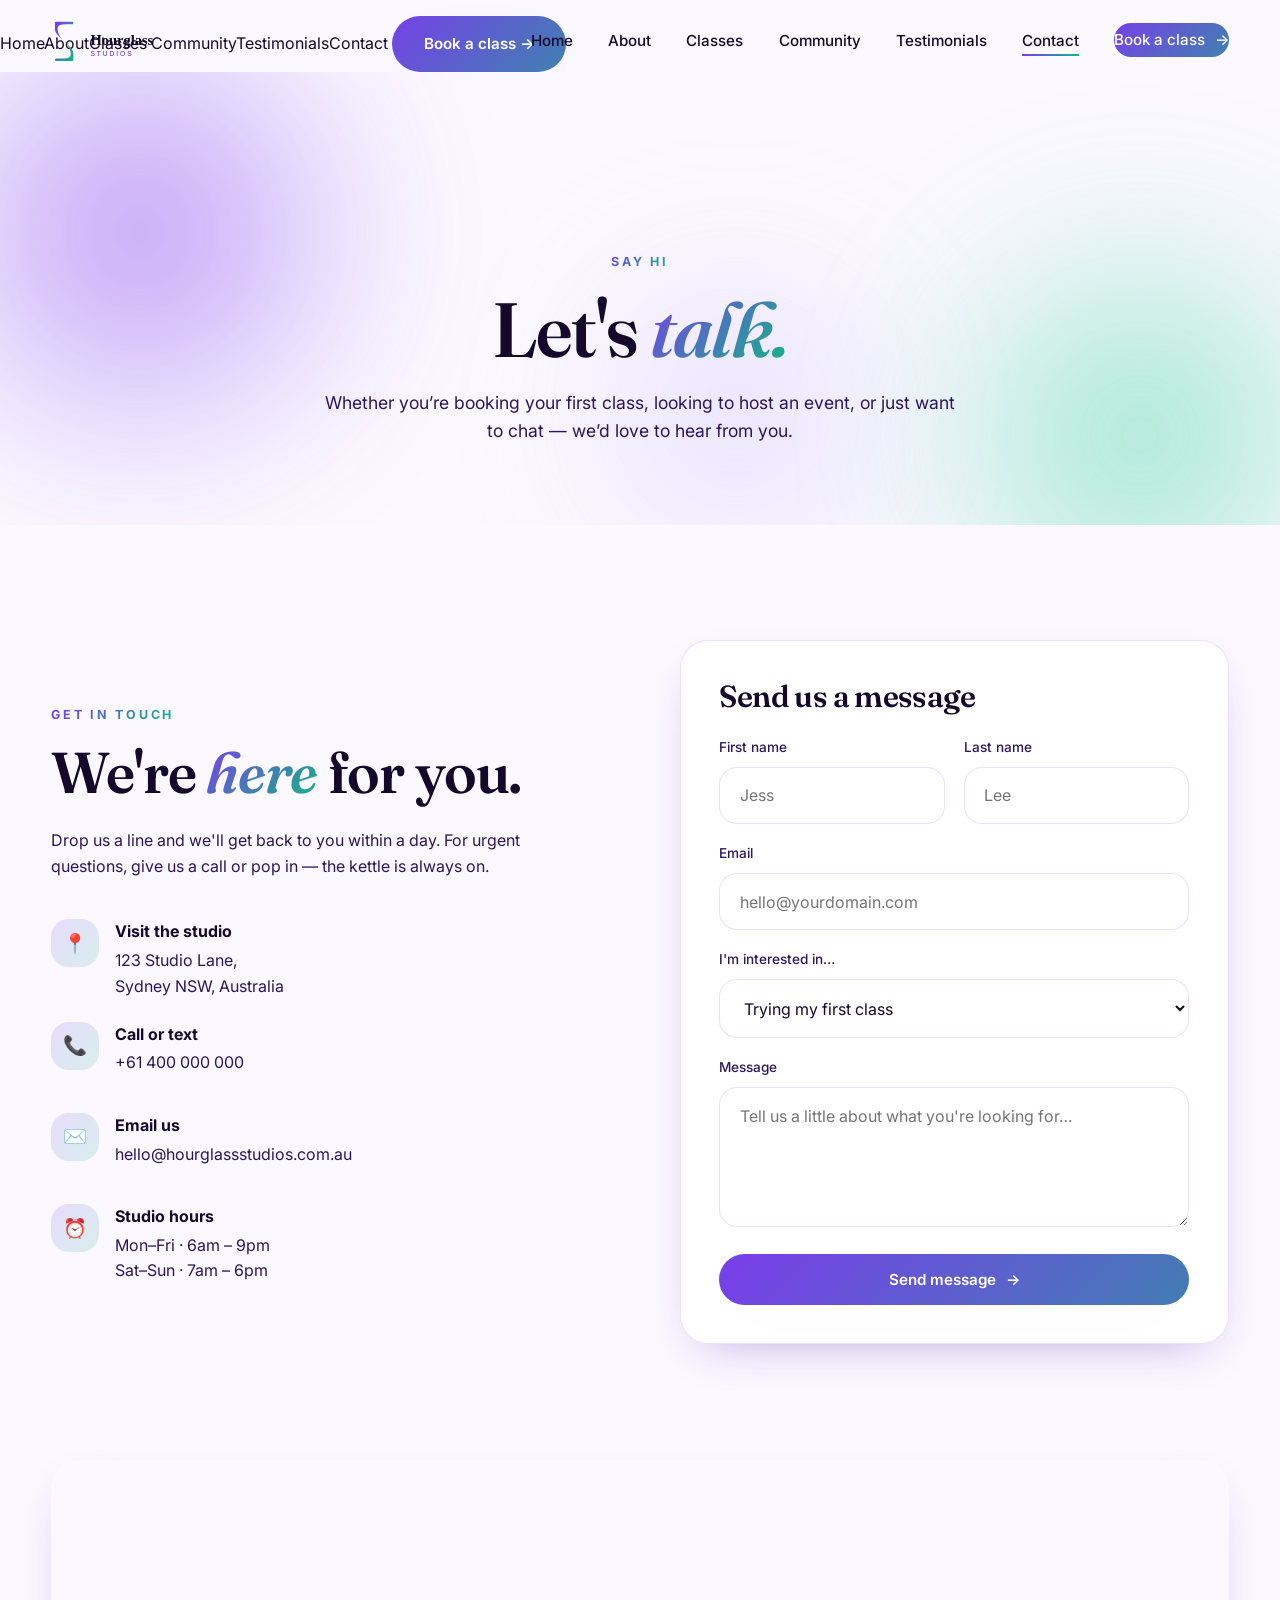
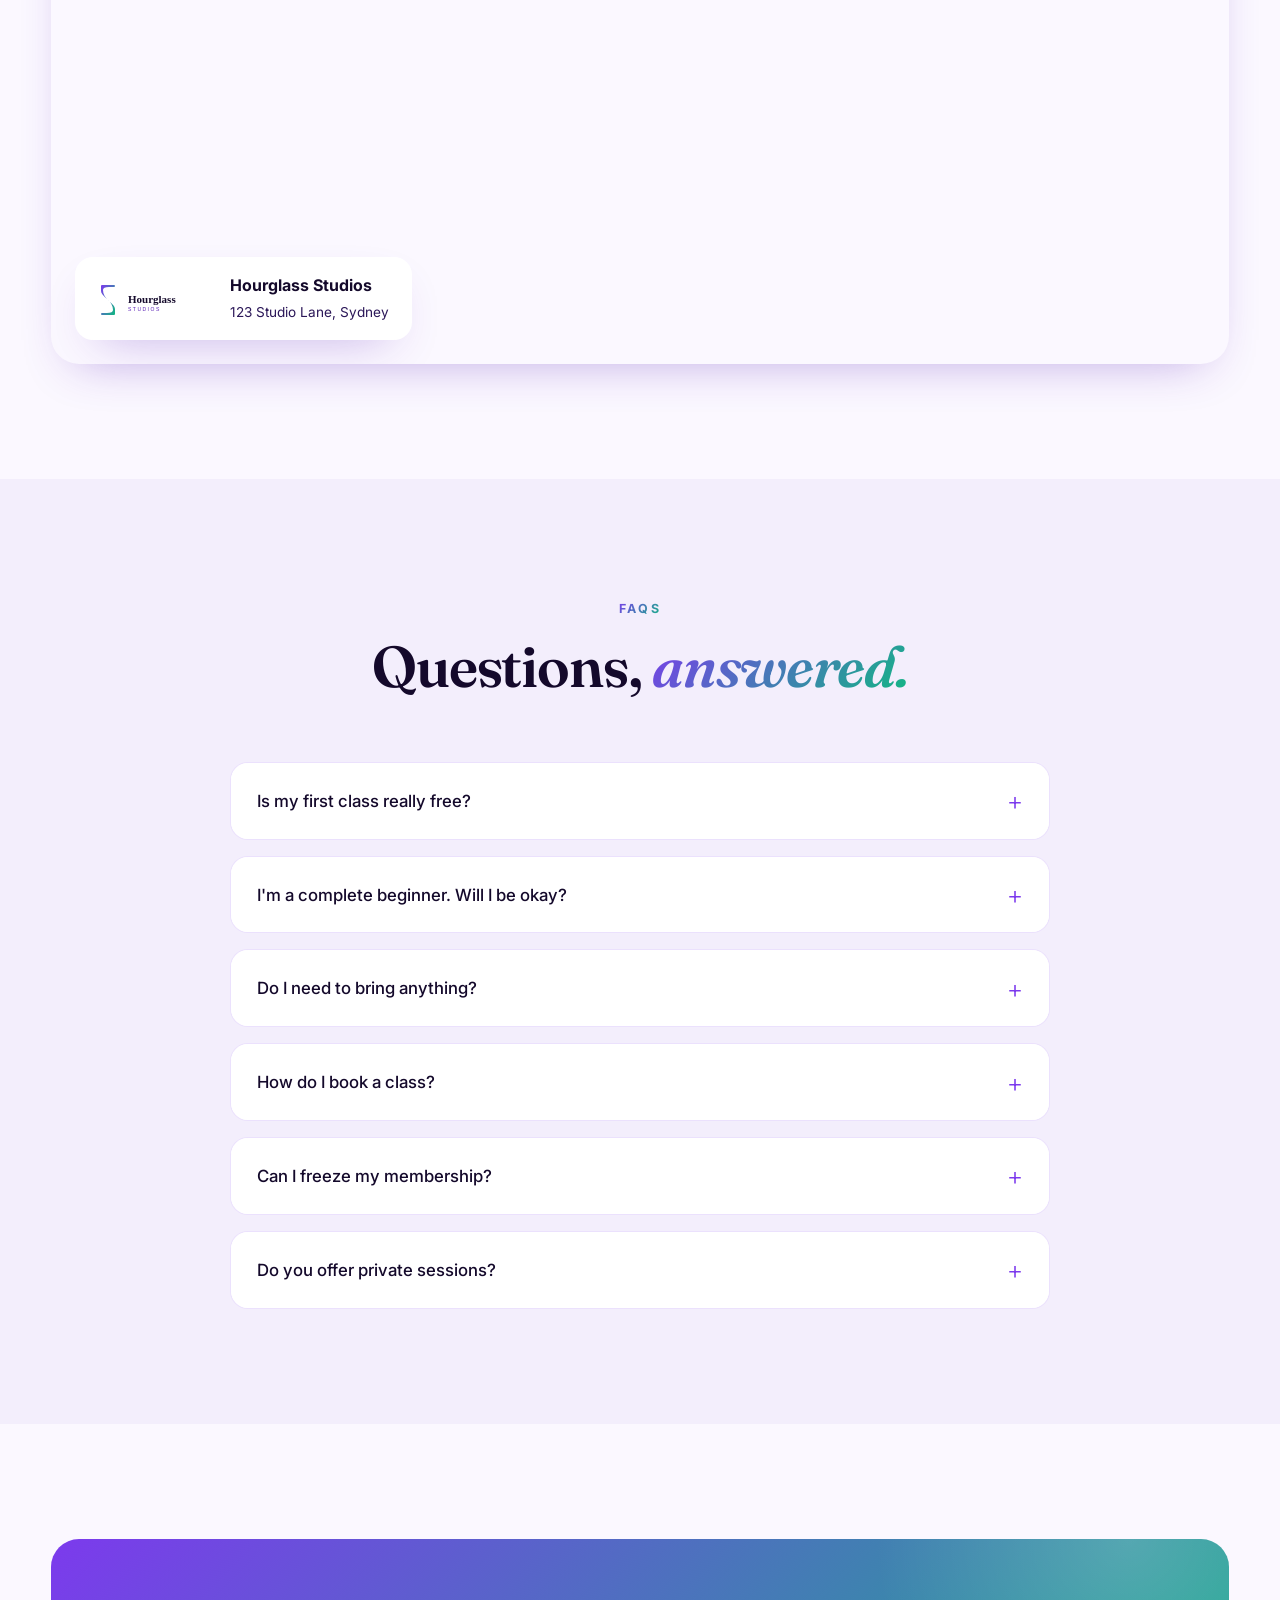
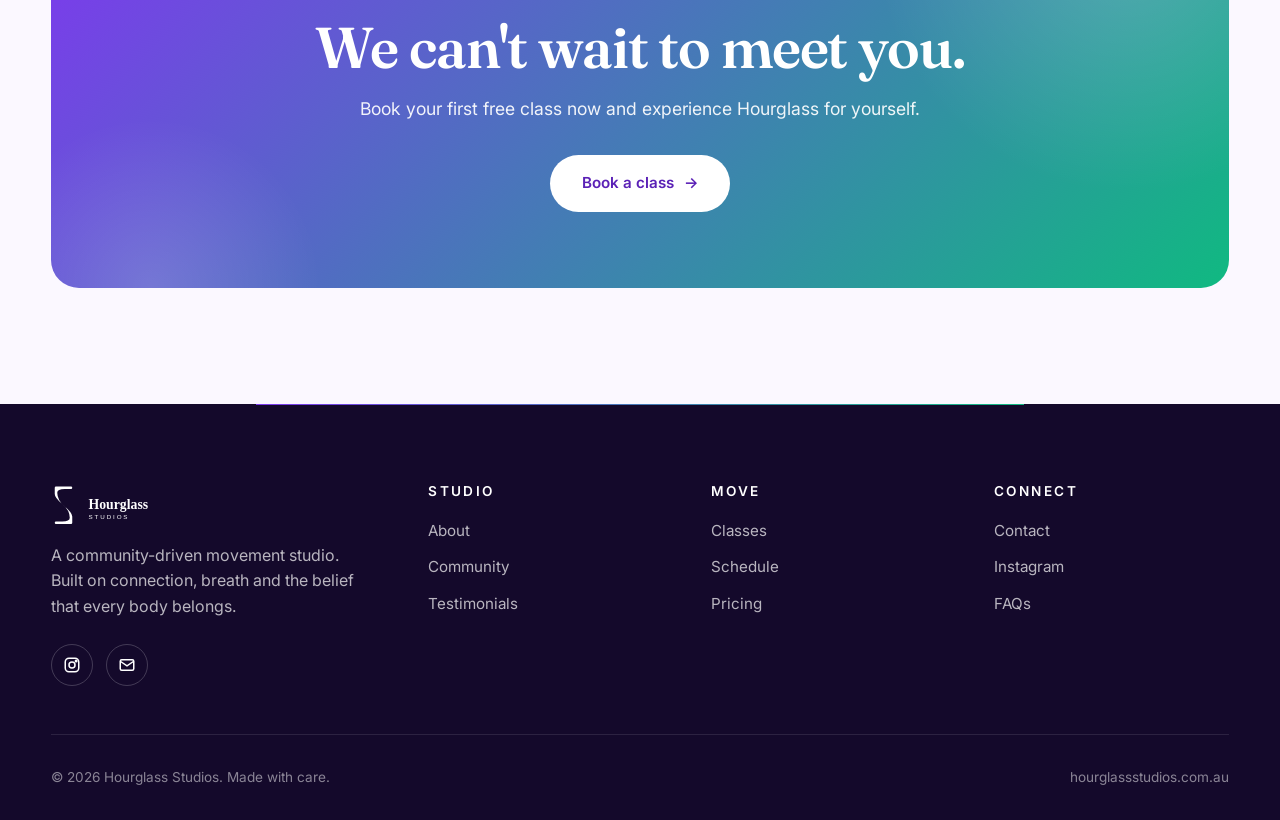
==== contact.html @ 237483d8 "Build full Hourglass Studios website with animations and Momence widgets - Six pages: Home, About, C" ====
<!DOCTYPE html>
<html lang="en">
<head>
  <meta charset="UTF-8" />
  <meta name="viewport" content="width=device-width, initial-scale=1.0" />
  <title>Contact — Hourglass Studios</title>
  <meta name="description" content="Get in touch with Hourglass Studios. Visit us, message us, or join the community." />
  <link rel="icon" type="image/svg+xml" href="assets/logo/logo.svg" />
  <link rel="preconnect" href="https://fonts.googleapis.com" />
  <link rel="preconnect" href="https://fonts.gstatic.com" crossorigin />
  <link href="https://fonts.googleapis.com/css2?family=Fraunces:opsz,wght@9..144,400;9..144,500;9..144,600;9..144,700&family=Inter:wght@400;500;600;700&display=swap" rel="stylesheet" />
  <link rel="stylesheet" href="css/styles.css" />
</head>
<body>

  <nav class="nav">
    <div class="nav-inner">
      <a href="index.html" class="nav-logo"><img src="assets/logo/logo.svg" alt="Hourglass Studios" /></a>
      <ul class="nav-links">
        <li><a href="index.html">Home</a></li>
        <li><a href="about.html">About</a></li>
        <li><a href="classes.html">Classes</a></li>
        <li><a href="community.html">Community</a></li>
        <li><a href="testimonials.html">Testimonials</a></li>
        <li><a href="contact.html">Contact</a></li>
        <li><a href="classes.html" class="btn btn-primary nav-cta">Book a class <span class="arrow">→</span></a></li>
      </ul>
      <button class="nav-burger" aria-label="Menu"><span></span><span></span><span></span></button>
    </div>
  </nav>
  <div class="nav-mobile">
    <a href="index.html">Home</a><a href="about.html">About</a><a href="classes.html">Classes</a>
    <a href="community.html">Community</a><a href="testimonials.html">Testimonials</a><a href="contact.html">Contact</a>
    <a href="classes.html" class="btn btn-primary" style="margin-top:1rem;">Book a class →</a>
  </div>

  <section class="page-hero">
    <div class="hero-bg"><span class="blob b1"></span><span class="blob b2"></span><span class="blob b3"></span></div>
    <div class="container" style="position:relative; z-index:2;">
      <span class="eyebrow">Say hi</span>
      <h1>Let's <em class="gradient-text">talk.</em></h1>
      <p>Whether you’re booking your first class, looking to host an event, or just want to chat — we’d love to hear from you.</p>
    </div>
  </section>

  <!-- Contact split -->
  <section>
    <div class="container split">
      <div>
        <span class="eyebrow reveal">Get in touch</span>
        <h2 class="reveal delay-1">We're <em class="gradient-text">here</em> for you.</h2>
        <p class="reveal delay-2">Drop us a line and we'll get back to you within a day. For urgent questions, give us a call or pop in — the kettle is always on.</p>

        <div class="reveal delay-3" style="margin-top:2.5rem; display:grid; gap:1.4rem;">
          <div style="display:flex; gap:1rem; align-items:flex-start;">
            <div class="feature-icon" style="width:48px; height:48px; flex-shrink:0; font-size:1.2rem;">📍</div>
            <div>
              <strong style="display:block; margin-bottom:0.2rem;">Visit the studio</strong>
              <span style="color:var(--ink-soft);">123 Studio Lane,<br/>Sydney NSW, Australia</span>
            </div>
          </div>
          <div style="display:flex; gap:1rem; align-items:flex-start;">
            <div class="feature-icon" style="width:48px; height:48px; flex-shrink:0; font-size:1.2rem;">📞</div>
            <div>
              <strong style="display:block; margin-bottom:0.2rem;">Call or text</strong>
              <a href="tel:+61400000000" style="color:var(--ink-soft);">+61 400 000 000</a>
            </div>
          </div>
          <div style="display:flex; gap:1rem; align-items:flex-start;">
            <div class="feature-icon" style="width:48px; height:48px; flex-shrink:0; font-size:1.2rem;">✉️</div>
            <div>
              <strong style="display:block; margin-bottom:0.2rem;">Email us</strong>
              <a href="mailto:hello@hourglassstudios.com.au" style="color:var(--ink-soft);">hello@hourglassstudios.com.au</a>
            </div>
          </div>
          <div style="display:flex; gap:1rem; align-items:flex-start;">
            <div class="feature-icon" style="width:48px; height:48px; flex-shrink:0; font-size:1.2rem;">⏰</div>
            <div>
              <strong style="display:block; margin-bottom:0.2rem;">Studio hours</strong>
              <span style="color:var(--ink-soft);">Mon–Fri · 6am – 9pm<br/>Sat–Sun · 7am – 6pm</span>
            </div>
          </div>
        </div>
      </div>

      <div class="reveal-scale" style="background:white; padding:2.4rem; border-radius:var(--radius-lg); border:1px solid var(--line); box-shadow: var(--shadow-soft);">
        <h3 style="margin-bottom: 1.5rem;">Send us a message</h3>
        <form data-form>
          <div class="form-grid">
            <div class="field">
              <label>First name</label>
              <input type="text" required placeholder="Jess"/>
            </div>
            <div class="field">
              <label>Last name</label>
              <input type="text" required placeholder="Lee"/>
            </div>
            <div class="field full">
              <label>Email</label>
              <input type="email" required placeholder="hello@yourdomain.com"/>
            </div>
            <div class="field full">
              <label>I'm interested in…</label>
              <select>
                <option>Trying my first class</option>
                <option>Becoming a member</option>
                <option>Booking a private session</option>
                <option>Hosting an event / workshop</option>
                <option>Something else</option>
              </select>
            </div>
            <div class="field full">
              <label>Message</label>
              <textarea placeholder="Tell us a little about what you're looking for…"></textarea>
            </div>
            <div class="full">
              <button type="submit" class="btn btn-primary" style="width:100%; justify-content:center;">Send message <span class="arrow">→</span></button>
            </div>
          </div>
        </form>
      </div>
    </div>
  </section>

  <!-- Map placeholder strip -->
  <section style="padding-top:0;">
    <div class="container">
      <div class="reveal-scale" style="position:relative; border-radius: var(--radius-lg); overflow: hidden; aspect-ratio: 21/9; box-shadow: var(--shadow-soft);">
        <iframe
          src="https://www.openstreetmap.org/export/embed.html?bbox=151.2073%2C-33.8765%2C151.2173%2C-33.8665&layer=mapnik"
          style="border:0; width:100%; height:100%;"
          loading="lazy"
          title="Hourglass Studios location">
        </iframe>
        <div style="position:absolute; bottom:1.5rem; left:1.5rem; background:white; padding:1rem 1.4rem; border-radius:var(--radius-md); box-shadow:var(--shadow-soft); display:flex; align-items:center; gap:0.8rem;">
          <img src="assets/logo/logo.svg" alt="" style="height:32px;"/>
          <div>
            <strong style="display:block;">Hourglass Studios</strong>
            <span style="font-size:0.85rem; color:var(--ink-soft);">123 Studio Lane, Sydney</span>
          </div>
        </div>
      </div>
    </div>
  </section>

  <!-- FAQ -->
  <section id="faq" style="background: var(--paper);">
    <div class="container">
      <div class="section-head reveal">
        <span class="eyebrow">FAQs</span>
        <h2>Questions, <em class="gradient-text">answered.</em></h2>
      </div>
      <div class="faq-list">
        <div class="faq-item reveal delay-1">
          <button class="faq-q">Is my first class really free? <span class="plus">+</span></button>
          <div class="faq-a"><div>Yes! Your first class is on us — any format, any time. Just mention it when you arrive, or message us in advance and we'll set it up.</div></div>
        </div>
        <div class="faq-item reveal delay-1">
          <button class="faq-q">I'm a complete beginner. Will I be okay? <span class="plus">+</span></button>
          <div class="faq-a"><div>Absolutely. Every class has modifications and our teachers will guide you. We recommend starting with Mat Pilates, Vinyasa Flow, or our beginners-friendly reformer classes.</div></div>
        </div>
        <div class="faq-item reveal delay-2">
          <button class="faq-q">Do I need to bring anything? <span class="plus">+</span></button>
          <div class="faq-a"><div>Just yourself, water, and grippy socks for reformer/Pilates classes (we sell them at the studio if you forget). Mats and props are provided.</div></div>
        </div>
        <div class="faq-item reveal delay-2">
          <button class="faq-q">How do I book a class? <span class="plus">+</span></button>
          <div class="faq-a"><div>Through our <a href="classes.html#schedule">Momence schedule</a> on the Classes page. You can also use the Momence app on your phone.</div></div>
        </div>
        <div class="faq-item reveal delay-3">
          <button class="faq-q">Can I freeze my membership? <span class="plus">+</span></button>
          <div class="faq-a"><div>Yes — you can pause your membership anytime, no questions asked. Just message us or use your Momence account.</div></div>
        </div>
        <div class="faq-item reveal delay-3">
          <button class="faq-q">Do you offer private sessions? <span class="plus">+</span></button>
          <div class="faq-a"><div>Yes. 1:1 reformer, Pilates and yoga sessions are available — get in touch via the form above to arrange.</div></div>
        </div>
      </div>
    </div>
  </section>

  <!-- CTA -->
  <section>
    <div class="container">
      <div class="cta-banner reveal-scale">
        <h2>We can't wait to meet you.</h2>
        <p>Book your first free class now and experience Hourglass for yourself.</p>
        <a href="classes.html" class="btn">Book a class <span class="arrow">→</span></a>
      </div>
    </div>
  </section>

  <footer class="footer">
    <div class="container">
      <div class="footer-grid">
        <div class="footer-brand">
          <div class="logo-row"><img src="assets/logo/logo.svg" alt="Hourglass Studios" /></div>
          <p>A community-driven movement studio. Built on connection, breath and the belief that every body belongs.</p>
          <div class="socials">
            <a href="https://www.instagram.com/hourglassstudios_hs/" target="_blank" rel="noopener" aria-label="Instagram"><svg width="18" height="18" viewBox="0 0 24 24" fill="none" stroke="currentColor" stroke-width="2"><rect x="3" y="3" width="18" height="18" rx="5"/><circle cx="12" cy="12" r="4"/><circle cx="17.5" cy="6.5" r="1" fill="currentColor"/></svg></a>
            <a href="mailto:hello@hourglassstudios.com.au" aria-label="Email"><svg width="18" height="18" viewBox="0 0 24 24" fill="none" stroke="currentColor" stroke-width="2"><rect x="3" y="5" width="18" height="14" rx="2"/><path d="M3 7l9 6 9-6"/></svg></a>
          </div>
        </div>
        <div><h4>Studio</h4><ul><li><a href="about.html">About</a></li><li><a href="community.html">Community</a></li><li><a href="testimonials.html">Testimonials</a></li></ul></div>
        <div><h4>Move</h4><ul><li><a href="classes.html">Classes</a></li><li><a href="classes.html#schedule">Schedule</a></li><li><a href="classes.html#pricing">Pricing</a></li></ul></div>
        <div><h4>Connect</h4><ul><li><a href="contact.html">Contact</a></li><li><a href="https://www.instagram.com/hourglassstudios_hs/" target="_blank" rel="noopener">Instagram</a></li><li><a href="contact.html#faq">FAQs</a></li></ul></div>
      </div>
      <div class="footer-bottom"><span>© <span id="year">2025</span> Hourglass Studios. Made with care.</span><span>hourglassstudios.com.au</span></div>
    </div>
  </footer>

  <script>document.getElementById('year').textContent = new Date().getFullYear();</script>
  <script src="js/main.js"></script>
</body>
</html>
---- css/styles.css ----
/* ====================================================
   HOURGLASS STUDIOS — GLOBAL STYLESHEET
   Brand: Purple + Green gradient accents, community vibe
   ==================================================== */

:root {
  --purple-900: #2a0a4a;
  --purple-700: #5b21b6;
  --purple-500: #7c3aed;
  --purple-300: #c4b5fd;
  --green-700: #047857;
  --green-500: #10b981;
  --green-400: #34d399;
  --green-300: #6ee7b7;
  --ink: #14092b;
  --ink-soft: #2b1758;
  --cream: #fbf8ff;
  --paper: #f3eefc;
  --line: rgba(124, 58, 237, 0.15);
  --grad-primary: linear-gradient(135deg, #7c3aed 0%, #10b981 100%);
  --grad-soft: linear-gradient(135deg, rgba(124,58,237,0.15) 0%, rgba(16,185,129,0.15) 100%);
  --grad-radial: radial-gradient(circle at 30% 30%, #7c3aed 0%, transparent 60%),
                 radial-gradient(circle at 70% 70%, #10b981 0%, transparent 60%);
  --shadow-soft: 0 18px 50px -25px rgba(91, 33, 182, 0.45);
  --shadow-glow: 0 0 60px rgba(124, 58, 237, 0.35);
  --radius-lg: 28px;
  --radius-md: 18px;
  --radius-sm: 10px;
  --ease: cubic-bezier(0.22, 1, 0.36, 1);
  --container: 1240px;
}

/* ---------- Reset ---------- */
*, *::before, *::after { box-sizing: border-box; margin: 0; padding: 0; }
html { scroll-behavior: smooth; }
body {
  font-family: 'Inter', -apple-system, BlinkMacSystemFont, 'Segoe UI', Roboto, sans-serif;
  color: var(--ink);
  background: var(--cream);
  line-height: 1.6;
  overflow-x: hidden;
  -webkit-font-smoothing: antialiased;
}
img, svg { max-width: 100%; display: block; }
a { color: inherit; text-decoration: none; transition: color .3s var(--ease); }
button { font-family: inherit; cursor: pointer; border: none; background: none; }

/* ---------- Typography ---------- */
h1, h2, h3, h4 {
  font-family: 'Fraunces', 'Playfair Display', Georgia, serif;
  font-weight: 600;
  letter-spacing: -0.02em;
  line-height: 1.1;
  color: var(--ink);
}
h1 { font-size: clamp(2.5rem, 6vw, 5.2rem); }
h2 { font-size: clamp(2rem, 4.5vw, 3.6rem); }
h3 { font-size: clamp(1.4rem, 2.5vw, 1.9rem); }
.eyebrow {
  display: inline-block;
  font-size: 0.78rem;
  font-weight: 700;
  letter-spacing: 0.22em;
  text-transform: uppercase;
  background: var(--grad-primary);
  -webkit-background-clip: text;
  background-clip: text;
  color: transparent;
  margin-bottom: 1rem;
}
.gradient-text {
  background: var(--grad-primary);
  -webkit-background-clip: text;
  background-clip: text;
  color: transparent;
}

/* ---------- Layout ---------- */
.container {
  width: min(var(--container), 92%);
  margin: 0 auto;
}
section { padding: clamp(4rem, 9vw, 8rem) 0; position: relative; }

/* ---------- Buttons ---------- */
.btn {
  display: inline-flex;
  align-items: center;
  gap: 0.6rem;
  padding: 1rem 2rem;
  border-radius: 999px;
  font-weight: 600;
  font-size: 0.95rem;
  transition: transform .35s var(--ease), box-shadow .35s var(--ease), background .3s;
  position: relative;
  overflow: hidden;
}
.btn-primary {
  color: white;
  background: var(--grad-primary);
  background-size: 200% 200%;
  background-position: 0% 50%;
  box-shadow: var(--shadow-soft);
}
.btn-primary:hover {
  background-position: 100% 50%;
  transform: translateY(-3px) scale(1.02);
  box-shadow: 0 25px 60px -20px rgba(16, 185, 129, 0.6);
}
.btn-ghost {
  border: 2px solid var(--purple-500);
  color: var(--purple-700);
}
.btn-ghost:hover {
  background: var(--purple-500);
  color: white;
  transform: translateY(-3px);
}
.btn .arrow {
  display: inline-block;
  transition: transform .35s var(--ease);
}
.btn:hover .arrow { transform: translateX(6px); }

/* ---------- Navigation ---------- */
.nav {
  position: fixed;
  top: 0; left: 0; right: 0;
  z-index: 100;
  padding: 1.2rem 0;
  transition: all .4s var(--ease);
  backdrop-filter: blur(0px);
}
.nav.scrolled {
  background: rgba(251, 248, 255, 0.85);
  backdrop-filter: blur(20px);
  box-shadow: 0 10px 30px -20px rgba(91,33,182,0.2);
  padding: 0.7rem 0;
}
.nav-inner {
  display: flex;
  align-items: center;
  justify-content: space-between;
  width: min(var(--container), 92%);
  margin: 0 auto;
}
.nav-logo {
  display: flex;
  align-items: center;
  gap: 0.7rem;
  font-family: 'Fraunces', serif;
  font-weight: 600;
  font-size: 1.3rem;
}
.nav-logo img { height: 42px; width: auto; }
.nav-links {
  display: flex;
  gap: 2.2rem;
  list-style: none;
  align-items: center;
}
.nav-links a {
  font-size: 0.95rem;
  font-weight: 500;
  position: relative;
  padding: 0.3rem 0;
}
.nav-links a::after {
  content: '';
  position: absolute;
  bottom: -2px; left: 0;
  width: 0;
  height: 2px;
  background: var(--grad-primary);
  transition: width .35s var(--ease);
}
.nav-links a:hover::after,
.nav-links a.active::after { width: 100%; }
.nav-links a:hover { color: var(--purple-700); }
.nav-cta { padding: 0.7rem 1.5rem; font-size: 0.9rem; }

.nav-burger {
  display: none;
  width: 32px;
  height: 24px;
  position: relative;
}
.nav-burger span {
  position: absolute;
  left: 0;
  width: 100%;
  height: 2px;
  background: var(--ink);
  transition: all .35s var(--ease);
}
.nav-burger span:nth-child(1) { top: 4px; }
.nav-burger span:nth-child(2) { top: 11px; }
.nav-burger span:nth-child(3) { top: 18px; }
.nav-burger.open span:nth-child(1) { top: 11px; transform: rotate(45deg); }
.nav-burger.open span:nth-child(2) { opacity: 0; }
.nav-burger.open span:nth-child(3) { top: 11px; transform: rotate(-45deg); }

/* ---------- Hero ---------- */
.hero {
  min-height: 100vh;
  display: flex;
  align-items: center;
  position: relative;
  overflow: hidden;
  padding-top: 8rem;
  background: var(--cream);
}
.hero-bg {
  position: absolute;
  inset: 0;
  z-index: 0;
  pointer-events: none;
}
.blob {
  position: absolute;
  border-radius: 50%;
  filter: blur(80px);
  opacity: 0.55;
  animation: float 18s ease-in-out infinite;
  will-change: transform;
}
.blob.b1 {
  width: 520px; height: 520px;
  background: radial-gradient(circle, var(--purple-500), transparent 70%);
  top: -100px; left: -120px;
}
.blob.b2 {
  width: 480px; height: 480px;
  background: radial-gradient(circle, var(--green-400), transparent 70%);
  bottom: -150px; right: -100px;
  animation-delay: -6s;
}
.blob.b3 {
  width: 320px; height: 320px;
  background: radial-gradient(circle, var(--purple-300), transparent 70%);
  top: 40%; right: 30%;
  animation-delay: -12s;
}
@keyframes float {
  0%, 100% { transform: translate(0, 0) scale(1); }
  33% { transform: translate(40px, -30px) scale(1.08); }
  66% { transform: translate(-30px, 40px) scale(0.95); }
}

.hero-grid {
  display: grid;
  grid-template-columns: 1.1fr 0.9fr;
  gap: 4rem;
  align-items: center;
  position: relative;
  z-index: 2;
}
.hero h1 .word {
  display: inline-block;
  opacity: 0;
  transform: translateY(40px);
  animation: rise .9s var(--ease) forwards;
}
.hero h1 .word:nth-child(2) { animation-delay: .1s; }
.hero h1 .word:nth-child(3) { animation-delay: .2s; }
.hero h1 .word:nth-child(4) { animation-delay: .3s; }
.hero h1 .word:nth-child(5) { animation-delay: .4s; }
.hero h1 .word:nth-child(6) { animation-delay: .5s; }
@keyframes rise {
  to { opacity: 1; transform: translateY(0); }
}

.hero p.lead {
  font-size: clamp(1.05rem, 1.4vw, 1.2rem);
  color: var(--ink-soft);
  max-width: 540px;
  margin: 1.6rem 0 2.4rem;
  opacity: 0;
  animation: rise 1s var(--ease) .6s forwards;
}
.hero-ctas {
  display: flex;
  gap: 1rem;
  flex-wrap: wrap;
  opacity: 0;
  animation: rise 1s var(--ease) .8s forwards;
}
.hero-meta {
  display: flex;
  gap: 2.4rem;
  margin-top: 3.5rem;
  opacity: 0;
  animation: rise 1s var(--ease) 1s forwards;
}
.hero-meta .item strong {
  display: block;
  font-family: 'Fraunces', serif;
  font-size: 2rem;
  background: var(--grad-primary);
  -webkit-background-clip: text;
  background-clip: text;
  color: transparent;
}
.hero-meta .item span {
  font-size: 0.85rem;
  color: var(--ink-soft);
}

/* Hero collage */
.hero-collage {
  position: relative;
  height: 560px;
  opacity: 0;
  animation: rise 1.2s var(--ease) .4s forwards;
}
.collage-card {
  position: absolute;
  border-radius: var(--radius-lg);
  overflow: hidden;
  box-shadow: var(--shadow-soft);
  transition: transform .8s var(--ease);
}
.collage-card img {
  width: 100%; height: 100%; object-fit: cover;
}
.collage-card::after {
  content: '';
  position: absolute; inset: 0;
  background: linear-gradient(180deg, transparent 60%, rgba(20,9,43,0.35));
}
.cc-1 {
  width: 58%; height: 78%;
  top: 0; left: 0;
  animation: floatY 8s ease-in-out infinite;
}
.cc-2 {
  width: 48%; height: 50%;
  bottom: 0; right: 0;
  animation: floatY 9s ease-in-out infinite -3s;
}
.cc-3 {
  width: 38%; height: 38%;
  top: 30%; right: 4%;
  animation: floatY 7s ease-in-out infinite -5s;
}
@keyframes floatY {
  0%, 100% { transform: translateY(0) rotate(0); }
  50% { transform: translateY(-18px) rotate(-1deg); }
}
.collage-tag {
  position: absolute;
  bottom: 12%; left: 8%;
  background: white;
  border-radius: 999px;
  padding: 0.6rem 1.2rem;
  font-size: 0.85rem;
  font-weight: 600;
  display: flex;
  align-items: center;
  gap: 0.5rem;
  box-shadow: var(--shadow-soft);
  z-index: 3;
  animation: bobIn 1s var(--ease) 1.2s both;
}
.collage-tag::before {
  content: '';
  width: 8px; height: 8px;
  border-radius: 50%;
  background: var(--green-500);
  box-shadow: 0 0 0 4px rgba(16,185,129,0.2);
  animation: pulse 2s infinite;
}
@keyframes pulse {
  0%, 100% { box-shadow: 0 0 0 4px rgba(16,185,129,0.2); }
  50% { box-shadow: 0 0 0 8px rgba(16,185,129,0); }
}
@keyframes bobIn {
  from { opacity: 0; transform: translateY(20px); }
  to { opacity: 1; transform: translateY(0); }
}

/* ---------- Marquee ---------- */
.marquee {
  overflow: hidden;
  padding: 1.6rem 0;
  background: var(--ink);
  color: white;
  position: relative;
}
.marquee-track {
  display: flex;
  gap: 3rem;
  white-space: nowrap;
  animation: scroll-x 30s linear infinite;
}
.marquee-item {
  display: inline-flex;
  align-items: center;
  gap: 1rem;
  font-family: 'Fraunces', serif;
  font-size: 1.6rem;
  font-style: italic;
}
.marquee-item .dot {
  width: 12px; height: 12px;
  border-radius: 50%;
  background: var(--grad-primary);
}
@keyframes scroll-x {
  to { transform: translateX(-50%); }
}

/* ---------- Generic Section Header ---------- */
.section-head {
  text-align: center;
  max-width: 720px;
  margin: 0 auto 4rem;
}
.section-head p {
  color: var(--ink-soft);
  margin-top: 1rem;
  font-size: 1.05rem;
}
.section-head.left { text-align: left; margin-left: 0; }

/* ---------- Reveal animations ---------- */
.reveal {
  opacity: 0;
  transform: translateY(40px);
  transition: opacity 1s var(--ease), transform 1s var(--ease);
}
.reveal.visible { opacity: 1; transform: translateY(0); }
.reveal.delay-1 { transition-delay: .1s; }
.reveal.delay-2 { transition-delay: .2s; }
.reveal.delay-3 { transition-delay: .3s; }
.reveal.delay-4 { transition-delay: .4s; }
.reveal.delay-5 { transition-delay: .5s; }

.reveal-scale {
  opacity: 0;
  transform: scale(0.92);
  transition: opacity 1s var(--ease), transform 1s var(--ease);
}
.reveal-scale.visible { opacity: 1; transform: scale(1); }

/* ---------- Feature cards ---------- */
.features {
  display: grid;
  grid-template-columns: repeat(3, 1fr);
  gap: 2rem;
}
.feature-card {
  padding: 2.2rem;
  background: white;
  border-radius: var(--radius-lg);
  border: 1px solid var(--line);
  position: relative;
  overflow: hidden;
  transition: transform .5s var(--ease), box-shadow .5s var(--ease);
}
.feature-card::before {
  content: '';
  position: absolute;
  top: 0; left: 0; right: 0;
  height: 4px;
  background: var(--grad-primary);
  transform: scaleX(0);
  transform-origin: left;
  transition: transform .6s var(--ease);
}
.feature-card:hover {
  transform: translateY(-10px);
  box-shadow: var(--shadow-soft);
}
.feature-card:hover::before { transform: scaleX(1); }
.feature-icon {
  width: 64px; height: 64px;
  border-radius: 18px;
  background: var(--grad-soft);
  display: flex; align-items: center; justify-content: center;
  margin-bottom: 1.3rem;
  font-size: 1.8rem;
  transition: transform .6s var(--ease);
}
.feature-card:hover .feature-icon {
  transform: rotate(-8deg) scale(1.1);
}
.feature-card h3 { margin-bottom: 0.7rem; }
.feature-card p { color: var(--ink-soft); font-size: 0.97rem; }

/* ---------- Class cards ---------- */
.classes-grid {
  display: grid;
  grid-template-columns: repeat(auto-fit, minmax(280px, 1fr));
  gap: 1.6rem;
}
.class-card {
  border-radius: var(--radius-lg);
  overflow: hidden;
  position: relative;
  height: 380px;
  background: var(--ink);
  cursor: pointer;
  transition: transform .5s var(--ease);
}
.class-card img {
  width: 100%; height: 100%;
  object-fit: cover;
  transition: transform 1.2s var(--ease), filter .6s;
  opacity: 0.85;
}
.class-card::after {
  content: '';
  position: absolute; inset: 0;
  background: linear-gradient(180deg, transparent 30%, rgba(20,9,43,0.85));
}
.class-card:hover img { transform: scale(1.1); opacity: 1; }
.class-card:hover { transform: translateY(-8px); }
.class-card .meta {
  position: absolute;
  bottom: 0; left: 0; right: 0;
  padding: 1.6rem;
  z-index: 2;
  color: white;
}
.class-card .meta .tag {
  display: inline-block;
  font-size: 0.7rem;
  letter-spacing: 0.15em;
  text-transform: uppercase;
  background: var(--grad-primary);
  padding: 0.3rem 0.8rem;
  border-radius: 999px;
  margin-bottom: 0.7rem;
  font-weight: 600;
}
.class-card .meta h3 { color: white; }
.class-card .meta p { font-size: 0.9rem; opacity: 0.85; margin-top: 0.4rem; }

/* ---------- Community / Instagram grid ---------- */
.community-section { background: var(--paper); }
.ig-grid {
  display: grid;
  grid-template-columns: repeat(4, 1fr);
  gap: 1rem;
  margin-top: 3rem;
}
.ig-tile {
  position: relative;
  aspect-ratio: 1 / 1;
  overflow: hidden;
  border-radius: var(--radius-md);
  background: var(--grad-soft);
  cursor: pointer;
  transition: transform .5s var(--ease);
}
.ig-tile img {
  width: 100%; height: 100%;
  object-fit: cover;
  transition: transform .8s var(--ease);
}
.ig-tile:hover { transform: scale(1.03); }
.ig-tile:hover img { transform: scale(1.12); }
.ig-tile::after {
  content: '';
  position: absolute; inset: 0;
  background: var(--grad-primary);
  opacity: 0;
  transition: opacity .4s;
  mix-blend-mode: multiply;
}
.ig-tile:hover::after { opacity: 0.45; }
.ig-tile .ig-icon {
  position: absolute;
  top: 50%; left: 50%;
  transform: translate(-50%, -50%) scale(0.6);
  opacity: 0;
  color: white;
  z-index: 2;
  transition: all .5s var(--ease);
}
.ig-tile:hover .ig-icon { opacity: 1; transform: translate(-50%, -50%) scale(1); }

/* ---------- Two-column story ---------- */
.split {
  display: grid;
  grid-template-columns: 1fr 1fr;
  gap: 5rem;
  align-items: center;
}
.split.reverse > div:first-child { order: 2; }
.split-image {
  position: relative;
  border-radius: var(--radius-lg);
  overflow: hidden;
  aspect-ratio: 4/5;
  box-shadow: var(--shadow-soft);
}
.split-image img { width: 100%; height: 100%; object-fit: cover; }
.split-image::before {
  content: '';
  position: absolute;
  inset: -2px;
  background: var(--grad-primary);
  z-index: -1;
  border-radius: var(--radius-lg);
  filter: blur(30px);
  opacity: 0.5;
}
.split h2 { margin-bottom: 1.5rem; }
.split p { color: var(--ink-soft); margin-bottom: 1rem; }

/* ---------- Stats ---------- */
.stats {
  background: var(--ink);
  color: white;
  padding: 5rem 0;
  position: relative;
  overflow: hidden;
}
.stats::before {
  content: '';
  position: absolute; inset: 0;
  background: var(--grad-radial);
  opacity: 0.4;
  filter: blur(60px);
}
.stats-grid {
  display: grid;
  grid-template-columns: repeat(4, 1fr);
  gap: 2rem;
  position: relative;
  z-index: 2;
  text-align: center;
}
.stat-num {
  font-family: 'Fraunces', serif;
  font-size: clamp(2.5rem, 5vw, 4rem);
  background: var(--grad-primary);
  -webkit-background-clip: text;
  background-clip: text;
  color: transparent;
  display: block;
  line-height: 1;
}
.stat-label { color: rgba(255,255,255,0.7); font-size: 0.95rem; margin-top: 0.5rem; }

/* ---------- Testimonial pull-quote ---------- */
.quote-card {
  background: white;
  padding: 2.4rem;
  border-radius: var(--radius-lg);
  position: relative;
  border: 1px solid var(--line);
  transition: transform .4s var(--ease), box-shadow .4s var(--ease);
}
.quote-card:hover {
  transform: translateY(-6px);
  box-shadow: var(--shadow-soft);
}
.quote-card .mark {
  font-family: 'Fraunces', serif;
  font-size: 4rem;
  line-height: 1;
  color: var(--purple-300);
  position: absolute;
  top: 1rem; left: 1.5rem;
  opacity: 0.5;
}
.quote-card p { position: relative; z-index: 2; font-size: 1.05rem; margin-top: 1.5rem; }
.quote-card .author {
  display: flex; align-items: center; gap: 0.9rem; margin-top: 1.6rem;
}
.quote-card .avatar {
  width: 48px; height: 48px;
  border-radius: 50%;
  background: var(--grad-primary);
  color: white;
  display: flex; align-items: center; justify-content: center;
  font-weight: 600;
}
.quote-card .author span { display: block; font-size: 0.85rem; color: var(--ink-soft); }
.quote-card .author strong { display: block; }

.quotes-grid {
  display: grid;
  grid-template-columns: repeat(3, 1fr);
  gap: 1.6rem;
}

/* ---------- CTA Banner ---------- */
.cta-banner {
  background: var(--grad-primary);
  color: white;
  border-radius: var(--radius-lg);
  padding: clamp(3rem, 6vw, 5rem);
  text-align: center;
  position: relative;
  overflow: hidden;
}
.cta-banner h2 { color: white; margin-bottom: 1rem; }
.cta-banner p { opacity: 0.92; max-width: 580px; margin: 0 auto 2rem; font-size: 1.1rem; }
.cta-banner .btn {
  background: white;
  color: var(--purple-700);
}
.cta-banner .btn:hover { background: var(--ink); color: white; }
.cta-banner::before {
  content: '';
  position: absolute;
  width: 600px; height: 600px;
  background: radial-gradient(circle, white, transparent 60%);
  opacity: 0.18;
  border-radius: 50%;
  top: -300px; right: -200px;
  animation: float 20s infinite;
}
.cta-banner::after {
  content: '';
  position: absolute;
  width: 400px; height: 400px;
  background: radial-gradient(circle, white, transparent 60%);
  opacity: 0.15;
  border-radius: 50%;
  bottom: -200px; left: -100px;
  animation: float 24s infinite -8s;
}

/* ---------- Footer ---------- */
.footer {
  background: var(--ink);
  color: white;
  padding: 5rem 0 2rem;
  position: relative;
  overflow: hidden;
}
.footer::before {
  content: '';
  position: absolute;
  top: 0; left: 50%;
  transform: translateX(-50%);
  width: 60%; height: 1px;
  background: var(--grad-primary);
}
.footer-grid {
  display: grid;
  grid-template-columns: 1.4fr 1fr 1fr 1fr;
  gap: 3rem;
  margin-bottom: 3rem;
}
.footer h4 {
  color: white;
  font-family: 'Inter', sans-serif;
  font-size: 0.85rem;
  letter-spacing: 0.18em;
  text-transform: uppercase;
  margin-bottom: 1.2rem;
  font-weight: 600;
}
.footer ul { list-style: none; }
.footer ul li { margin-bottom: 0.7rem; }
.footer ul li a { color: rgba(255,255,255,0.7); font-size: 0.95rem; }
.footer ul li a:hover { color: var(--green-400); }
.footer-brand .logo-row {
  display: flex; align-items: center; gap: 0.7rem;
  margin-bottom: 1.2rem;
}
.footer-brand .logo-row img { height: 40px; filter: brightness(0) invert(1); }
.footer-brand p { color: rgba(255,255,255,0.7); max-width: 320px; }
.socials {
  display: flex; gap: 0.8rem; margin-top: 1.5rem;
}
.socials a {
  width: 42px; height: 42px;
  border-radius: 50%;
  border: 1px solid rgba(255,255,255,0.2);
  display: flex; align-items: center; justify-content: center;
  transition: all .35s var(--ease);
}
.socials a:hover {
  background: var(--grad-primary);
  border-color: transparent;
  transform: translateY(-3px);
}
.footer-bottom {
  border-top: 1px solid rgba(255,255,255,0.1);
  padding-top: 2rem;
  display: flex;
  justify-content: space-between;
  flex-wrap: wrap;
  gap: 1rem;
  font-size: 0.85rem;
  color: rgba(255,255,255,0.5);
}

/* ---------- Page Hero (smaller) ---------- */
.page-hero {
  padding: 11rem 0 5rem;
  position: relative;
  overflow: hidden;
  text-align: center;
  background: var(--cream);
}
.page-hero h1 { margin-bottom: 1rem; }
.page-hero p { color: var(--ink-soft); max-width: 640px; margin: 0 auto; font-size: 1.1rem; }
.page-hero .blob { animation-duration: 22s; }

/* ---------- Momence Widget Container ---------- */
.momence-widget {
  background: white;
  border-radius: var(--radius-lg);
  padding: 1rem;
  border: 1px solid var(--line);
  box-shadow: var(--shadow-soft);
  min-height: 600px;
  position: relative;
  overflow: hidden;
}
.momence-widget::before {
  content: '';
  position: absolute;
  top: 0; left: 0; right: 0;
  height: 5px;
  background: var(--grad-primary);
}
.momence-widget iframe {
  width: 100%;
  border: 0;
  border-radius: var(--radius-md);
  min-height: 700px;
}
.momence-fallback {
  padding: 3rem;
  text-align: center;
  border: 2px dashed var(--purple-300);
  border-radius: var(--radius-md);
  color: var(--ink-soft);
  background: var(--paper);
}

/* ---------- Form ---------- */
.form-grid {
  display: grid;
  grid-template-columns: 1fr 1fr;
  gap: 1.2rem;
}
.form-grid .full { grid-column: span 2; }
.field { position: relative; }
.field input, .field textarea, .field select {
  width: 100%;
  padding: 1.1rem 1.2rem;
  border: 1.5px solid var(--line);
  border-radius: var(--radius-md);
  background: white;
  font-family: inherit;
  font-size: 1rem;
  color: var(--ink);
  transition: border-color .3s, box-shadow .3s, transform .3s;
}
.field textarea { min-height: 140px; resize: vertical; }
.field input:focus, .field textarea:focus, .field select:focus {
  outline: none;
  border-color: var(--purple-500);
  box-shadow: 0 0 0 4px rgba(124,58,237,0.12);
  transform: translateY(-1px);
}
.field label {
  display: block;
  font-size: 0.85rem;
  font-weight: 500;
  margin-bottom: 0.5rem;
  color: var(--ink-soft);
}

/* ---------- FAQ Accordion ---------- */
.faq-list { display: grid; gap: 1rem; max-width: 820px; margin: 0 auto; }
.faq-item {
  border: 1px solid var(--line);
  border-radius: var(--radius-md);
  background: white;
  overflow: hidden;
  transition: box-shadow .3s, border-color .3s;
}
.faq-item.open {
  border-color: var(--purple-300);
  box-shadow: var(--shadow-soft);
}
.faq-q {
  width: 100%;
  text-align: left;
  padding: 1.4rem 1.6rem;
  display: flex;
  justify-content: space-between;
  align-items: center;
  font-size: 1.05rem;
  font-weight: 500;
  color: var(--ink);
  background: white;
}
.faq-q .plus {
  font-size: 1.6rem;
  font-weight: 300;
  transition: transform .35s var(--ease);
  color: var(--purple-500);
}
.faq-item.open .plus { transform: rotate(45deg); }
.faq-a {
  max-height: 0;
  overflow: hidden;
  transition: max-height .5s var(--ease);
  color: var(--ink-soft);
}
.faq-item.open .faq-a { max-height: 400px; }
.faq-a div { padding: 0 1.6rem 1.6rem; }

/* ---------- Team grid ---------- */
.team-grid {
  display: grid;
  grid-template-columns: repeat(3, 1fr);
  gap: 2rem;
}
.team-card { text-align: center; }
.team-photo {
  width: 100%;
  aspect-ratio: 1;
  border-radius: var(--radius-lg);
  overflow: hidden;
  position: relative;
  margin-bottom: 1.2rem;
  background: var(--grad-soft);
}
.team-photo img {
  width: 100%; height: 100%; object-fit: cover;
  transition: transform .8s var(--ease);
}
.team-card:hover .team-photo img { transform: scale(1.06); }
.team-photo::after {
  content: '';
  position: absolute; inset: 0;
  background: var(--grad-primary);
  opacity: 0;
  mix-blend-mode: overlay;
  transition: opacity .5s;
}
.team-card:hover .team-photo::after { opacity: 0.4; }
.team-card h3 { font-size: 1.3rem; }
.team-card .role { color: var(--purple-700); font-size: 0.9rem; font-weight: 500; margin-top: .3rem; }

/* ---------- Pricing cards ---------- */
.price-grid {
  display: grid;
  grid-template-columns: repeat(3, 1fr);
  gap: 1.6rem;
}
.price-card {
  background: white;
  padding: 2.4rem;
  border-radius: var(--radius-lg);
  border: 1.5px solid var(--line);
  position: relative;
  transition: transform .4s var(--ease), box-shadow .4s var(--ease);
}
.price-card:hover { transform: translateY(-8px); box-shadow: var(--shadow-soft); }
.price-card.featured {
  background: var(--ink);
  color: white;
  border-color: transparent;
  position: relative;
  overflow: hidden;
}
.price-card.featured::before {
  content: '';
  position: absolute;
  inset: 0;
  background: var(--grad-primary);
  opacity: 0.18;
}
.price-card.featured .badge {
  position: absolute;
  top: 1.2rem; right: 1.2rem;
  background: var(--grad-primary);
  color: white;
  font-size: 0.7rem;
  padding: 0.3rem 0.8rem;
  border-radius: 999px;
  font-weight: 600;
  letter-spacing: 0.1em;
}
.price-card h3 { margin-bottom: 0.5rem; }
.price-card.featured h3 { color: white; }
.price-card .amount {
  font-family: 'Fraunces', serif;
  font-size: 2.6rem;
  margin: 1rem 0;
}
.price-card .amount .per { font-size: 0.9rem; color: var(--ink-soft); font-family: 'Inter', sans-serif; }
.price-card.featured .amount .per { color: rgba(255,255,255,0.6); }
.price-card ul { list-style: none; margin: 1.5rem 0; }
.price-card ul li {
  padding: 0.5rem 0;
  display: flex;
  gap: 0.6rem;
  align-items: flex-start;
  font-size: 0.95rem;
}
.price-card ul li::before {
  content: '✓';
  color: var(--green-500);
  font-weight: 700;
}

/* ---------- Custom cursor (subtle) ---------- */
.cursor-glow {
  position: fixed;
  width: 260px;
  height: 260px;
  pointer-events: none;
  border-radius: 50%;
  background: var(--grad-radial);
  filter: blur(70px);
  opacity: 0;
  transition: opacity .3s;
  z-index: 1;
  mix-blend-mode: screen;
}

/* ---------- Responsive ---------- */
@media (max-width: 980px) {
  .nav-links { display: none; }
  .nav-burger { display: block; }
  .nav-mobile {
    position: fixed;
    inset: 0;
    background: var(--cream);
    z-index: 99;
    padding: 7rem 2rem 2rem;
    transform: translateX(100%);
    transition: transform .5s var(--ease);
    display: flex;
    flex-direction: column;
    gap: 1.5rem;
  }
  .nav-mobile.open { transform: translateX(0); }
  .nav-mobile a {
    font-family: 'Fraunces', serif;
    font-size: 2rem;
    color: var(--ink);
    padding: .5rem 0;
    border-bottom: 1px solid var(--line);
  }
  .hero-grid { grid-template-columns: 1fr; gap: 3rem; }
  .hero-collage { height: 420px; }
  .features { grid-template-columns: 1fr; }
  .split { grid-template-columns: 1fr; gap: 2rem; }
  .split.reverse > div:first-child { order: 0; }
  .stats-grid { grid-template-columns: repeat(2, 1fr); gap: 2.5rem; }
  .ig-grid { grid-template-columns: repeat(2, 1fr); }
  .quotes-grid, .team-grid, .price-grid { grid-template-columns: 1fr; }
  .form-grid { grid-template-columns: 1fr; }
  .form-grid .full { grid-column: span 1; }
  .footer-grid { grid-template-columns: 1fr 1fr; gap: 2rem; }
  .hero-meta { flex-wrap: wrap; gap: 1.4rem; }
}

@media (prefers-reduced-motion: reduce) {
  *, *::before, *::after {
    animation-duration: .01ms !important;
    animation-iteration-count: 1 !important;
    transition-duration: .01ms !important;
  }
}
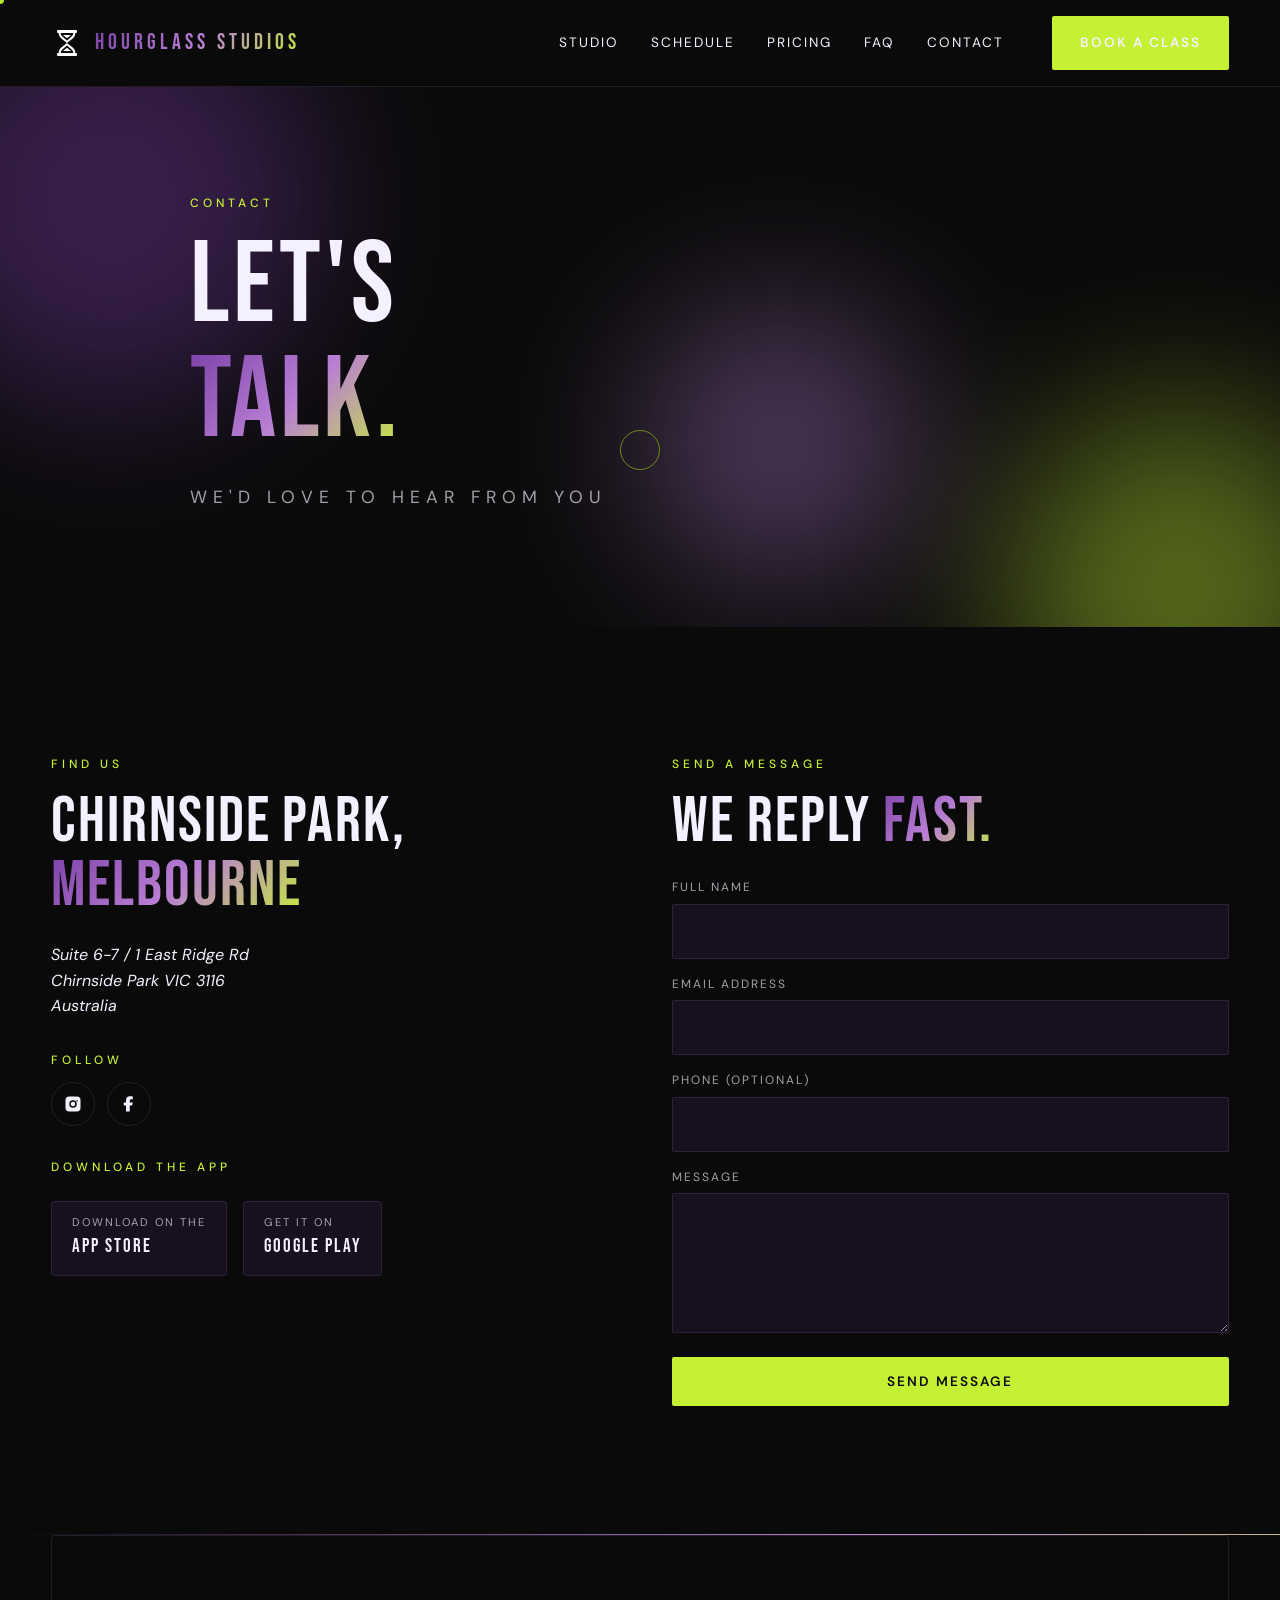
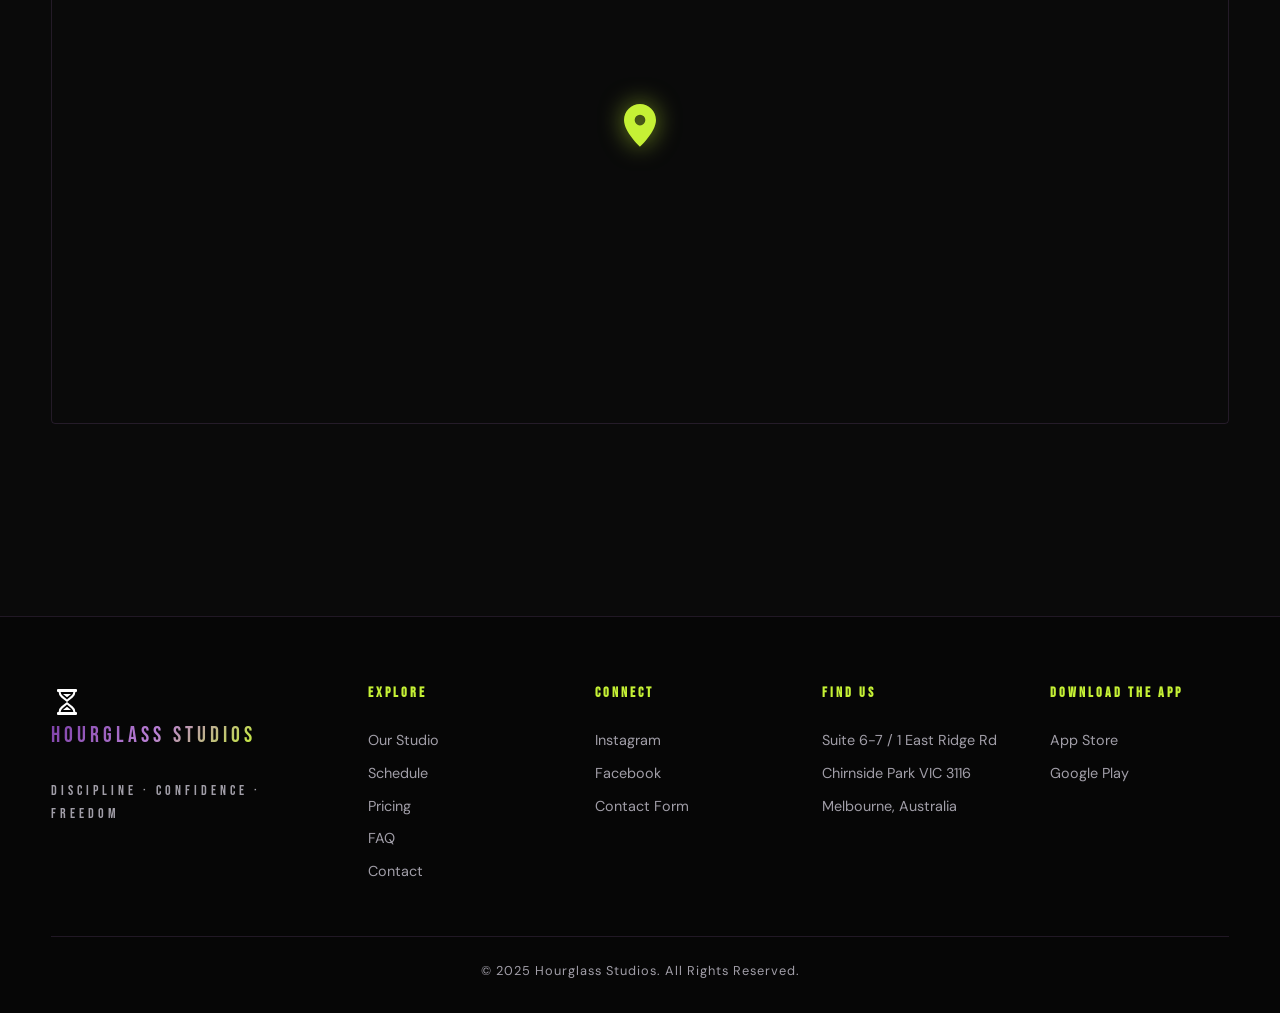
==== commit 74a796d3: "Build Hourglass Studios multi-page static website Adds full boutique fitness studio site: home, stud" ====
--- a/contact.html
+++ b/contact.html
@@ -1,215 +1,231 @@
 <!DOCTYPE html>
 <html lang="en">
 <head>
-  <meta charset="UTF-8" />
-  <meta name="viewport" content="width=device-width, initial-scale=1.0" />
-  <title>Contact — Hourglass Studios</title>
-  <meta name="description" content="Get in touch with Hourglass Studios. Visit us, message us, or join the community." />
-  <link rel="icon" type="image/svg+xml" href="assets/logo/logo.svg" />
-  <link rel="preconnect" href="https://fonts.googleapis.com" />
-  <link rel="preconnect" href="https://fonts.gstatic.com" crossorigin />
-  <link href="https://fonts.googleapis.com/css2?family=Fraunces:opsz,wght@9..144,400;9..144,500;9..144,600;9..144,700&family=Inter:wght@400;500;600;700&display=swap" rel="stylesheet" />
-  <link rel="stylesheet" href="css/styles.css" />
+  <meta charset="UTF-8">
+  <meta name="viewport" content="width=device-width, initial-scale=1.0">
+  <title>Contact | Hourglass Studios — Chirnside Park</title>
+  <meta name="description" content="Get in touch with Hourglass Studios. Suite 6-7 / 1 East Ridge Rd, Chirnside Park VIC 3116. Contact form, social links and app download.">
+  <link rel="canonical" href="https://hourglassstudios.com.au/contact.html">
+
+  <meta property="og:title" content="Contact | Hourglass Studios">
+  <meta property="og:description" content="Visit us in Chirnside Park or send us a message — we'll get back to you fast.">
+  <meta property="og:image" content="https://hourglassstudios.com.au/images/hero-studio.jpg">
+  <meta property="og:url" content="https://hourglassstudios.com.au/contact.html">
+  <meta property="og:type" content="website">
+
+  <link rel="icon" type="image/svg+xml" href="assets/logo.svg">
+  <link rel="preconnect" href="https://fonts.googleapis.com">
+  <link rel="preconnect" href="https://fonts.gstatic.com" crossorigin>
+  <link href="https://fonts.googleapis.com/css2?family=Bebas+Neue&family=DM+Sans:wght@400;500;600;700&display=swap" rel="stylesheet">
+  <link rel="stylesheet" href="css/styles.css">
+
+  <!-- Google Tag Manager -->
+  <script>(function(w,d,s,l,i){w[l]=w[l]||[];w[l].push({'gtm.start':
+  new Date().getTime(),event:'gtm.js'});var f=d.getElementsByTagName(s)[0],
+  j=d.createElement(s),dl=l!='dataLayer'?'&l='+l:'';j.async=true;j.src=
+  'https://www.googletagmanager.com/gtm.js?id='+i+dl;f.parentNode.insertBefore(j,f);
+  })(window,document,'script','dataLayer','GTM-5RX7T87M');</script>
+  <!-- End Google Tag Manager -->
+
+  <!-- Meta Pixel Code -->
+  <script>
+  !function(f,b,e,v,n,t,s)
+  {if(f.fbq)return;n=f.fbq=function(){n.callMethod?
+  n.callMethod.apply(n,arguments):n.queue.push(arguments)};
+  if(!f._fbq)f._fbq=n;n.push=n;n.loaded=!0;n.version='2.0';
+  n.queue=[];t=b.createElement(e);t.async=!0;
+  t.src=v;s=b.getElementsByTagName(e)[0];
+  s.parentNode.insertBefore(t,s)}(window, document,'script',
+  'https://connect.facebook.net/en_US/fbevents.js');
+  fbq('init', '457081664136186');
+  fbq('track', 'PageView');
+  </script>
+  <noscript><img height="1" width="1" style="display:none"
+  src="https://www.facebook.com/tr?id=457081664136186&ev=PageView&noscript=1"
+  /></noscript>
+  <!-- End Meta Pixel Code -->
 </head>
 <body>
-
-  <nav class="nav">
-    <div class="nav-inner">
-      <a href="index.html" class="nav-logo"><img src="assets/logo/logo.svg" alt="Hourglass Studios" /></a>
-      <ul class="nav-links">
-        <li><a href="index.html">Home</a></li>
-        <li><a href="about.html">About</a></li>
-        <li><a href="classes.html">Classes</a></li>
-        <li><a href="community.html">Community</a></li>
-        <li><a href="testimonials.html">Testimonials</a></li>
-        <li><a href="contact.html">Contact</a></li>
-        <li><a href="classes.html" class="btn btn-primary nav-cta">Book a class <span class="arrow">→</span></a></li>
-      </ul>
-      <button class="nav-burger" aria-label="Menu"><span></span><span></span><span></span></button>
-    </div>
-  </nav>
-  <div class="nav-mobile">
-    <a href="index.html">Home</a><a href="about.html">About</a><a href="classes.html">Classes</a>
-    <a href="community.html">Community</a><a href="testimonials.html">Testimonials</a><a href="contact.html">Contact</a>
-    <a href="classes.html" class="btn btn-primary" style="margin-top:1rem;">Book a class →</a>
-  </div>
-
-  <section class="page-hero">
-    <div class="hero-bg"><span class="blob b1"></span><span class="blob b2"></span><span class="blob b3"></span></div>
-    <div class="container" style="position:relative; z-index:2;">
-      <span class="eyebrow">Say hi</span>
-      <h1>Let's <em class="gradient-text">talk.</em></h1>
-      <p>Whether you’re booking your first class, looking to host an event, or just want to chat — we’d love to hear from you.</p>
+  <!-- Google Tag Manager (noscript) -->
+  <noscript><iframe src="https://www.googletagmanager.com/ns.html?id=GTM-5RX7T87M"
+  height="0" width="0" style="display:none;visibility:hidden"></iframe></noscript>
+  <!-- End Google Tag Manager (noscript) -->
+
+  <header class="nav">
+    <div class="container nav-inner">
+      <a class="brand" href="index.html" aria-label="Hourglass Studios home">
+        <img src="assets/logo.svg" alt="" height="32">
+        <span class="wordmark">HOURGLASS STUDIOS</span>
+      </a>
+      <nav class="nav-links" aria-label="Primary">
+        <a href="studio.html">Studio</a>
+        <a href="index.html#schedule">Schedule</a>
+        <a href="pricing.html">Pricing</a>
+        <a href="faq.html">FAQ</a>
+        <a href="contact.html">Contact</a>
+        <a href="index.html#schedule" class="btn btn-primary nav-cta">Book a Class</a>
+      </nav>
+      <button class="hamburger" aria-label="Open menu" aria-expanded="false">
+        <span></span><span></span><span></span>
+      </button>
+    </div>
+  </header>
+
+  <!-- ============ HERO ============ -->
+  <section class="hero page-hero">
+    <div class="orbs">
+      <span class="orb p"></span>
+      <span class="orb g"></span>
+      <span class="orb m"></span>
+    </div>
+    <div class="container hero-inner">
+      <p class="eyebrow" style="margin-bottom:1rem;">Contact</p>
+      <h1>
+        <span class="line"><span>LET'S</span></span>
+        <span class="line"><span class="gradient-text">TALK.</span></span>
+      </h1>
+      <p class="sub">we'd love to hear from you</p>
     </div>
   </section>
 
-  <!-- Contact split -->
+  <!-- ============ CONTACT + MAP ============ -->
   <section>
-    <div class="container split">
-      <div>
-        <span class="eyebrow reveal">Get in touch</span>
-        <h2 class="reveal delay-1">We're <em class="gradient-text">here</em> for you.</h2>
-        <p class="reveal delay-2">Drop us a line and we'll get back to you within a day. For urgent questions, give us a call or pop in — the kettle is always on.</p>
-
-        <div class="reveal delay-3" style="margin-top:2.5rem; display:grid; gap:1.4rem;">
-          <div style="display:flex; gap:1rem; align-items:flex-start;">
-            <div class="feature-icon" style="width:48px; height:48px; flex-shrink:0; font-size:1.2rem;">📍</div>
-            <div>
-              <strong style="display:block; margin-bottom:0.2rem;">Visit the studio</strong>
-              <span style="color:var(--ink-soft);">123 Studio Lane,<br/>Sydney NSW, Australia</span>
+    <div class="container">
+      <div class="contact-grid">
+        <!-- Info -->
+        <div class="reveal">
+          <p class="eyebrow">Find Us</p>
+          <h2 style="margin:1rem 0 1.5rem;">Chirnside Park, <span class="gradient-text">Melbourne</span></h2>
+          <address>
+            Suite 6-7 / 1 East Ridge Rd<br>
+            Chirnside Park VIC 3116<br>
+            Australia
+          </address>
+
+          <div style="margin-top:2rem;">
+            <p class="eyebrow" style="margin-bottom:0.75rem;">Follow</p>
+            <div class="socials">
+              <a class="social" href="https://www.instagram.com/hourglassstudios_hs/" target="_blank" rel="noopener" aria-label="Instagram">
+                <svg viewBox="0 0 24 24" fill="currentColor"><path d="M7 2h10a5 5 0 0 1 5 5v10a5 5 0 0 1-5 5H7a5 5 0 0 1-5-5V7a5 5 0 0 1 5-5zm5 5a5 5 0 1 0 0 10 5 5 0 0 0 0-10zm0 2a3 3 0 1 1 0 6 3 3 0 0 1 0-6zm5.5-2.5a1 1 0 1 0 0 2 1 1 0 0 0 0-2z"/></svg>
+              </a>
+              <a class="social" href="https://www.facebook.com/p/Hourglass-Studios-61563290399417/" target="_blank" rel="noopener" aria-label="Facebook">
+                <svg viewBox="0 0 24 24" fill="currentColor"><path d="M13 22v-8h3l1-4h-4V7.5c0-1.1.5-2 2-2h2V2s-1.8-.3-3.5-.3C10 1.7 8 3.8 8 7v3H5v4h3v8h5z"/></svg>
+              </a>
             </div>
           </div>
-          <div style="display:flex; gap:1rem; align-items:flex-start;">
-            <div class="feature-icon" style="width:48px; height:48px; flex-shrink:0; font-size:1.2rem;">📞</div>
-            <div>
-              <strong style="display:block; margin-bottom:0.2rem;">Call or text</strong>
-              <a href="tel:+61400000000" style="color:var(--ink-soft);">+61 400 000 000</a>
+
+          <div style="margin-top:2rem;">
+            <p class="eyebrow" style="margin-bottom:0.75rem;">Download the App</p>
+            <div class="store-badges">
+              <a class="store-badge" href="https://apps.apple.com/au/app/hourglass-studios/id6752650697" target="_blank" rel="noopener">
+                <div>
+                  <div class="sb-caption">Download on the</div>
+                  <div class="sb-name">App Store</div>
+                </div>
+              </a>
+              <a class="store-badge" href="https://play.google.com/store/apps/details?id=com.ribbon.hourglassstudios" target="_blank" rel="noopener">
+                <div>
+                  <div class="sb-caption">Get it on</div>
+                  <div class="sb-name">Google Play</div>
+                </div>
+              </a>
             </div>
           </div>
-          <div style="display:flex; gap:1rem; align-items:flex-start;">
-            <div class="feature-icon" style="width:48px; height:48px; flex-shrink:0; font-size:1.2rem;">✉️</div>
-            <div>
-              <strong style="display:block; margin-bottom:0.2rem;">Email us</strong>
-              <a href="mailto:hello@hourglassstudios.com.au" style="color:var(--ink-soft);">hello@hourglassstudios.com.au</a>
-            </div>
-          </div>
-          <div style="display:flex; gap:1rem; align-items:flex-start;">
-            <div class="feature-icon" style="width:48px; height:48px; flex-shrink:0; font-size:1.2rem;">⏰</div>
-            <div>
-              <strong style="display:block; margin-bottom:0.2rem;">Studio hours</strong>
-              <span style="color:var(--ink-soft);">Mon–Fri · 6am – 9pm<br/>Sat–Sun · 7am – 6pm</span>
-            </div>
-          </div>
+        </div>
+
+        <!-- Form -->
+        <div class="reveal delay-1">
+          <p class="eyebrow">Send a Message</p>
+          <h2 style="margin:1rem 0 1.5rem;">We reply <span class="gradient-text">fast.</span></h2>
+
+          <form class="form" name="contact" method="POST" data-netlify="true" netlify-honeypot="bot-field" action="/thank-you">
+            <input type="hidden" name="form-name" value="contact">
+            <p class="hp">
+              <label>Don't fill this out if you're human: <input type="hidden" name="bot-field"></label>
+            </p>
+
+            <div>
+              <label for="name">Full Name</label>
+              <input id="name" name="name" type="text" required autocomplete="name">
+            </div>
+            <div>
+              <label for="email">Email Address</label>
+              <input id="email" name="email" type="email" required autocomplete="email">
+            </div>
+            <div>
+              <label for="phone">Phone (optional)</label>
+              <input id="phone" name="phone" type="tel" autocomplete="tel">
+            </div>
+            <div>
+              <label for="message">Message</label>
+              <textarea id="message" name="message" rows="5" required></textarea>
+            </div>
+
+            <button type="submit" class="btn btn-primary btn-full">Send Message</button>
+          </form>
         </div>
       </div>
-
-      <div class="reveal-scale" style="background:white; padding:2.4rem; border-radius:var(--radius-lg); border:1px solid var(--line); box-shadow: var(--shadow-soft);">
-        <h3 style="margin-bottom: 1.5rem;">Send us a message</h3>
-        <form data-form>
-          <div class="form-grid">
-            <div class="field">
-              <label>First name</label>
-              <input type="text" required placeholder="Jess"/>
-            </div>
-            <div class="field">
-              <label>Last name</label>
-              <input type="text" required placeholder="Lee"/>
-            </div>
-            <div class="field full">
-              <label>Email</label>
-              <input type="email" required placeholder="hello@yourdomain.com"/>
-            </div>
-            <div class="field full">
-              <label>I'm interested in…</label>
-              <select>
-                <option>Trying my first class</option>
-                <option>Becoming a member</option>
-                <option>Booking a private session</option>
-                <option>Hosting an event / workshop</option>
-                <option>Something else</option>
-              </select>
-            </div>
-            <div class="field full">
-              <label>Message</label>
-              <textarea placeholder="Tell us a little about what you're looking for…"></textarea>
-            </div>
-            <div class="full">
-              <button type="submit" class="btn btn-primary" style="width:100%; justify-content:center;">Send message <span class="arrow">→</span></button>
-            </div>
-          </div>
-        </form>
-      </div>
     </div>
   </section>
 
-  <!-- Map placeholder strip -->
+  <div class="divider"></div>
+
+  <!-- ============ MAP ============ -->
   <section style="padding-top:0;">
     <div class="container">
-      <div class="reveal-scale" style="position:relative; border-radius: var(--radius-lg); overflow: hidden; aspect-ratio: 21/9; box-shadow: var(--shadow-soft);">
+      <div class="map-wrap reveal" style="min-height:480px;">
         <iframe
-          src="https://www.openstreetmap.org/export/embed.html?bbox=151.2073%2C-33.8765%2C151.2173%2C-33.8665&layer=mapnik"
-          style="border:0; width:100%; height:100%;"
-          loading="lazy"
-          title="Hourglass Studios location">
-        </iframe>
-        <div style="position:absolute; bottom:1.5rem; left:1.5rem; background:white; padding:1rem 1.4rem; border-radius:var(--radius-md); box-shadow:var(--shadow-soft); display:flex; align-items:center; gap:0.8rem;">
-          <img src="assets/logo/logo.svg" alt="" style="height:32px;"/>
-          <div>
-            <strong style="display:block;">Hourglass Studios</strong>
-            <span style="font-size:0.85rem; color:var(--ink-soft);">123 Studio Lane, Sydney</span>
-          </div>
+          src="https://maps.google.com/maps?q=1+East+Ridge+Rd+Chirnside+Park+VIC+3116&output=embed"
+          loading="lazy" title="Map to Hourglass Studios"
+          referrerpolicy="no-referrer-when-downgrade"
+          style="min-height:480px;"></iframe>
+        <div class="pin" aria-hidden="true">
+          <svg width="32" height="44" viewBox="0 0 24 32" fill="currentColor"><path d="M12 0C5.4 0 0 5.4 0 12c0 9 12 20 12 20s12-11 12-20c0-6.6-5.4-12-12-12zm0 16a4 4 0 1 1 0-8 4 4 0 0 1 0 8z"/></svg>
         </div>
       </div>
     </div>
   </section>
 
-  <!-- FAQ -->
-  <section id="faq" style="background: var(--paper);">
-    <div class="container">
-      <div class="section-head reveal">
-        <span class="eyebrow">FAQs</span>
-        <h2>Questions, <em class="gradient-text">answered.</em></h2>
-      </div>
-      <div class="faq-list">
-        <div class="faq-item reveal delay-1">
-          <button class="faq-q">Is my first class really free? <span class="plus">+</span></button>
-          <div class="faq-a"><div>Yes! Your first class is on us — any format, any time. Just mention it when you arrive, or message us in advance and we'll set it up.</div></div>
-        </div>
-        <div class="faq-item reveal delay-1">
-          <button class="faq-q">I'm a complete beginner. Will I be okay? <span class="plus">+</span></button>
-          <div class="faq-a"><div>Absolutely. Every class has modifications and our teachers will guide you. We recommend starting with Mat Pilates, Vinyasa Flow, or our beginners-friendly reformer classes.</div></div>
-        </div>
-        <div class="faq-item reveal delay-2">
-          <button class="faq-q">Do I need to bring anything? <span class="plus">+</span></button>
-          <div class="faq-a"><div>Just yourself, water, and grippy socks for reformer/Pilates classes (we sell them at the studio if you forget). Mats and props are provided.</div></div>
-        </div>
-        <div class="faq-item reveal delay-2">
-          <button class="faq-q">How do I book a class? <span class="plus">+</span></button>
-          <div class="faq-a"><div>Through our <a href="classes.html#schedule">Momence schedule</a> on the Classes page. You can also use the Momence app on your phone.</div></div>
-        </div>
-        <div class="faq-item reveal delay-3">
-          <button class="faq-q">Can I freeze my membership? <span class="plus">+</span></button>
-          <div class="faq-a"><div>Yes — you can pause your membership anytime, no questions asked. Just message us or use your Momence account.</div></div>
-        </div>
-        <div class="faq-item reveal delay-3">
-          <button class="faq-q">Do you offer private sessions? <span class="plus">+</span></button>
-          <div class="faq-a"><div>Yes. 1:1 reformer, Pilates and yoga sessions are available — get in touch via the form above to arrange.</div></div>
-        </div>
-      </div>
-    </div>
-  </section>
-
-  <!-- CTA -->
-  <section>
-    <div class="container">
-      <div class="cta-banner reveal-scale">
-        <h2>We can't wait to meet you.</h2>
-        <p>Book your first free class now and experience Hourglass for yourself.</p>
-        <a href="classes.html" class="btn">Book a class <span class="arrow">→</span></a>
-      </div>
-    </div>
-  </section>
-
-  <footer class="footer">
+  <footer>
     <div class="container">
       <div class="footer-grid">
-        <div class="footer-brand">
-          <div class="logo-row"><img src="assets/logo/logo.svg" alt="Hourglass Studios" /></div>
-          <p>A community-driven movement studio. Built on connection, breath and the belief that every body belongs.</p>
-          <div class="socials">
-            <a href="https://www.instagram.com/hourglassstudios_hs/" target="_blank" rel="noopener" aria-label="Instagram"><svg width="18" height="18" viewBox="0 0 24 24" fill="none" stroke="currentColor" stroke-width="2"><rect x="3" y="3" width="18" height="18" rx="5"/><circle cx="12" cy="12" r="4"/><circle cx="17.5" cy="6.5" r="1" fill="currentColor"/></svg></a>
-            <a href="mailto:hello@hourglassstudios.com.au" aria-label="Email"><svg width="18" height="18" viewBox="0 0 24 24" fill="none" stroke="currentColor" stroke-width="2"><rect x="3" y="5" width="18" height="14" rx="2"/><path d="M3 7l9 6 9-6"/></svg></a>
-          </div>
-        </div>
-        <div><h4>Studio</h4><ul><li><a href="about.html">About</a></li><li><a href="community.html">Community</a></li><li><a href="testimonials.html">Testimonials</a></li></ul></div>
-        <div><h4>Move</h4><ul><li><a href="classes.html">Classes</a></li><li><a href="classes.html#schedule">Schedule</a></li><li><a href="classes.html#pricing">Pricing</a></li></ul></div>
-        <div><h4>Connect</h4><ul><li><a href="contact.html">Contact</a></li><li><a href="https://www.instagram.com/hourglassstudios_hs/" target="_blank" rel="noopener">Instagram</a></li><li><a href="contact.html#faq">FAQs</a></li></ul></div>
+        <div class="footer-col footer-brand">
+          <a class="brand" href="index.html">
+            <img src="assets/logo.svg" alt="" height="32">
+            <span class="wordmark">HOURGLASS STUDIOS</span>
+          </a>
+          <p class="tagline">discipline · confidence · freedom</p>
+        </div>
+        <div class="footer-col">
+          <h5>Explore</h5>
+          <a href="studio.html">Our Studio</a>
+          <a href="index.html#schedule">Schedule</a>
+          <a href="pricing.html">Pricing</a>
+          <a href="faq.html">FAQ</a>
+          <a href="contact.html">Contact</a>
+        </div>
+        <div class="footer-col">
+          <h5>Connect</h5>
+          <a href="https://www.instagram.com/hourglassstudios_hs/" target="_blank" rel="noopener">Instagram</a>
+          <a href="https://www.facebook.com/p/Hourglass-Studios-61563290399417/" target="_blank" rel="noopener">Facebook</a>
+          <a href="contact.html">Contact Form</a>
+        </div>
+        <div class="footer-col">
+          <h5>Find Us</h5>
+          <p>Suite 6-7 / 1 East Ridge Rd</p>
+          <p>Chirnside Park VIC 3116</p>
+          <p>Melbourne, Australia</p>
+        </div>
+        <div class="footer-col">
+          <h5>Download the App</h5>
+          <a href="https://apps.apple.com/au/app/hourglass-studios/id6752650697" target="_blank" rel="noopener">App Store</a>
+          <a href="https://play.google.com/store/apps/details?id=com.ribbon.hourglassstudios" target="_blank" rel="noopener">Google Play</a>
+        </div>
       </div>
-      <div class="footer-bottom"><span>© <span id="year">2025</span> Hourglass Studios. Made with care.</span><span>hourglassstudios.com.au</span></div>
+      <div class="copyright">© 2025 Hourglass Studios. All Rights Reserved.</div>
     </div>
   </footer>
 
-  <script>document.getElementById('year').textContent = new Date().getFullYear();</script>
   <script src="js/main.js"></script>
 </body>
 </html>
--- a/css/styles.css
+++ b/css/styles.css
@@ -1,1071 +1,791 @@
-/* ====================================================
-   HOURGLASS STUDIOS — GLOBAL STYLESHEET
-   Brand: Purple + Green gradient accents, community vibe
-   ==================================================== */
-
-:root {
-  --purple-900: #2a0a4a;
-  --purple-700: #5b21b6;
-  --purple-500: #7c3aed;
-  --purple-300: #c4b5fd;
-  --green-700: #047857;
-  --green-500: #10b981;
-  --green-400: #34d399;
-  --green-300: #6ee7b7;
-  --ink: #14092b;
-  --ink-soft: #2b1758;
-  --cream: #fbf8ff;
-  --paper: #f3eefc;
-  --line: rgba(124, 58, 237, 0.15);
-  --grad-primary: linear-gradient(135deg, #7c3aed 0%, #10b981 100%);
-  --grad-soft: linear-gradient(135deg, rgba(124,58,237,0.15) 0%, rgba(16,185,129,0.15) 100%);
-  --grad-radial: radial-gradient(circle at 30% 30%, #7c3aed 0%, transparent 60%),
-                 radial-gradient(circle at 70% 70%, #10b981 0%, transparent 60%);
-  --shadow-soft: 0 18px 50px -25px rgba(91, 33, 182, 0.45);
-  --shadow-glow: 0 0 60px rgba(124, 58, 237, 0.35);
-  --radius-lg: 28px;
-  --radius-md: 18px;
-  --radius-sm: 10px;
-  --ease: cubic-bezier(0.22, 1, 0.36, 1);
-  --container: 1240px;
-}
+/* =============================================================
+   HOURGLASS STUDIOS — shared styles
+   ============================================================= */
 
 /* ---------- Reset ---------- */
 *, *::before, *::after { box-sizing: border-box; margin: 0; padding: 0; }
-html { scroll-behavior: smooth; }
+html { scroll-behavior: smooth; -webkit-font-smoothing: antialiased; }
 body {
-  font-family: 'Inter', -apple-system, BlinkMacSystemFont, 'Segoe UI', Roboto, sans-serif;
-  color: var(--ink);
-  background: var(--cream);
+  background: #0a0a0a;
+  color: #f5f0ff;
+  font-family: 'DM Sans', system-ui, sans-serif;
   line-height: 1.6;
   overflow-x: hidden;
-  -webkit-font-smoothing: antialiased;
-}
-img, svg { max-width: 100%; display: block; }
-a { color: inherit; text-decoration: none; transition: color .3s var(--ease); }
-button { font-family: inherit; cursor: pointer; border: none; background: none; }
+  cursor: none;
+  opacity: 0;
+  transition: opacity 0.5s ease;
+}
+body.loaded { opacity: 1; }
+body.page-out { opacity: 0; }
+
+img { max-width: 100%; display: block; }
+a { color: inherit; text-decoration: none; }
+button { font-family: inherit; cursor: none; border: 0; background: none; color: inherit; }
+ul { list-style: none; }
+
+:root {
+  --bg: #0a0a0a;
+  --bg-elev: #16101f;
+  --lime: #c5f135;
+  --purple: #b97fd4;
+  --purple-deep: #7c3fa8;
+  --text: #f5f0ff;
+  --text-dim: rgba(245, 240, 255, 0.65);
+  --border: rgba(185, 127, 212, 0.15);
+  --gradient: linear-gradient(135deg, #7c3fa8, #b97fd4, #c5f135);
+  --shadow: 0 20px 60px rgba(0, 0, 0, 0.5);
+  --maxw: 1240px;
+}
 
 /* ---------- Typography ---------- */
-h1, h2, h3, h4 {
-  font-family: 'Fraunces', 'Playfair Display', Georgia, serif;
-  font-weight: 600;
-  letter-spacing: -0.02em;
-  line-height: 1.1;
-  color: var(--ink);
-}
-h1 { font-size: clamp(2.5rem, 6vw, 5.2rem); }
-h2 { font-size: clamp(2rem, 4.5vw, 3.6rem); }
-h3 { font-size: clamp(1.4rem, 2.5vw, 1.9rem); }
+h1, h2, h3, h4, .display {
+  font-family: 'Bebas Neue', 'Impact', sans-serif;
+  letter-spacing: 0.03em;
+  line-height: 1;
+  font-weight: 400;
+}
+h1 { font-size: clamp(3rem, 9vw, 7.5rem); }
+h2 { font-size: clamp(2.25rem, 5vw, 4.25rem); }
+h3 { font-size: clamp(1.5rem, 2.5vw, 2rem); }
+p  { font-size: 1rem; color: var(--text-dim); }
 .eyebrow {
-  display: inline-block;
-  font-size: 0.78rem;
-  font-weight: 700;
-  letter-spacing: 0.22em;
-  text-transform: uppercase;
-  background: var(--grad-primary);
+  font-family: 'DM Sans', sans-serif;
+  font-size: 0.75rem;
+  letter-spacing: 4px;
+  text-transform: uppercase;
+  color: var(--lime);
+  font-weight: 500;
+}
+.gradient-text {
+  background: var(--gradient);
   -webkit-background-clip: text;
+  -webkit-text-fill-color: transparent;
   background-clip: text;
   color: transparent;
-  margin-bottom: 1rem;
-}
-.gradient-text {
-  background: var(--grad-primary);
+}
+
+/* ---------- Layout ---------- */
+.container { width: min(var(--maxw), 92%); margin: 0 auto; }
+section { position: relative; padding: clamp(4rem, 10vw, 8rem) 0; }
+.grid { display: grid; gap: 2rem; }
+
+/* ---------- Custom cursor ---------- */
+.cursor-dot, .cursor-ring {
+  position: fixed; top: 0; left: 0;
+  pointer-events: none; z-index: 9999;
+  mix-blend-mode: difference;
+  transform: translate(-50%, -50%);
+  will-change: transform;
+}
+.cursor-dot {
+  width: 8px; height: 8px;
+  background: var(--lime);
+  border-radius: 50%;
+  transition: width 0.2s ease, height 0.2s ease;
+}
+.cursor-ring {
+  width: 40px; height: 40px;
+  border: 1.5px solid rgba(197, 241, 53, 0.6);
+  border-radius: 50%;
+  transition: transform 0.15s ease-out, width 0.25s, height 0.25s;
+}
+.cursor-dot.active { width: 14px; height: 14px; }
+.cursor-ring.active { width: 60px; height: 60px; border-color: var(--lime); }
+@media (hover: none) { .cursor-dot, .cursor-ring { display: none; } body, button, a { cursor: auto; } }
+
+/* ---------- Navigation ---------- */
+.nav {
+  position: sticky; top: 0; z-index: 100;
+  padding: 1rem 0;
+  background: rgba(10, 10, 10, 0.7);
+  backdrop-filter: blur(14px);
+  -webkit-backdrop-filter: blur(14px);
+  border-bottom: 1px solid var(--border);
+}
+.nav-inner {
+  display: flex; align-items: center; justify-content: space-between;
+  gap: 2rem;
+}
+.brand { display: flex; align-items: center; gap: 0.75rem; }
+.brand img { height: 32px; width: auto; transition: filter 0.25s ease; }
+.brand:hover img { filter: drop-shadow(0 0 8px rgba(197, 241, 53, 0.6)); }
+.wordmark {
+  font-family: 'Bebas Neue', sans-serif;
+  font-size: 22px;
+  letter-spacing: 4px;
+  background: var(--gradient);
   -webkit-background-clip: text;
+  -webkit-text-fill-color: transparent;
   background-clip: text;
-  color: transparent;
-}
-
-/* ---------- Layout ---------- */
-.container {
-  width: min(var(--container), 92%);
-  margin: 0 auto;
-}
-section { padding: clamp(4rem, 9vw, 8rem) 0; position: relative; }
+}
+.nav-links {
+  display: flex; align-items: center; gap: 2rem;
+}
+.nav-links a {
+  font-size: 0.85rem;
+  letter-spacing: 2px;
+  text-transform: uppercase;
+  color: var(--text);
+  position: relative;
+  transition: color 0.2s;
+}
+.nav-links a::after {
+  content: ''; position: absolute; left: 0; bottom: -6px;
+  width: 0; height: 1px; background: var(--lime);
+  transition: width 0.3s ease;
+}
+.nav-links a:hover { color: var(--lime); }
+.nav-links a:hover::after { width: 100%; }
+.nav-cta { margin-left: 1rem; }
+
+.hamburger {
+  display: none; width: 36px; height: 36px;
+  flex-direction: column; justify-content: center; gap: 5px;
+}
+.hamburger span {
+  display: block; width: 24px; height: 2px;
+  background: var(--text);
+  transition: transform 0.3s, opacity 0.3s;
+}
+.hamburger.active span:nth-child(1) { transform: translateY(7px) rotate(45deg); }
+.hamburger.active span:nth-child(2) { opacity: 0; }
+.hamburger.active span:nth-child(3) { transform: translateY(-7px) rotate(-45deg); }
+
+@media (max-width: 880px) {
+  .hamburger { display: flex; }
+  .nav-links {
+    position: absolute; top: 100%; left: 0; right: 0;
+    flex-direction: column; gap: 0;
+    background: rgba(10, 10, 10, 0.98);
+    backdrop-filter: blur(20px);
+    border-bottom: 1px solid var(--border);
+    padding: 1rem 0;
+    transform: translateY(-120%);
+    transition: transform 0.4s cubic-bezier(0.77, 0, 0.175, 1);
+  }
+  .nav-links.open { transform: translateY(0); }
+  .nav-links a { padding: 1rem 1.5rem; width: 100%; }
+  .nav-links a::after { display: none; }
+  .nav-cta { margin: 0.5rem 1.5rem 1rem; }
+}
 
 /* ---------- Buttons ---------- */
 .btn {
-  display: inline-flex;
-  align-items: center;
-  gap: 0.6rem;
-  padding: 1rem 2rem;
-  border-radius: 999px;
+  display: inline-flex; align-items: center; justify-content: center;
+  gap: 0.5rem;
+  padding: 1rem 1.75rem;
+  font-family: 'DM Sans', sans-serif;
+  font-size: 0.85rem;
+  letter-spacing: 2px;
+  text-transform: uppercase;
   font-weight: 600;
-  font-size: 0.95rem;
-  transition: transform .35s var(--ease), box-shadow .35s var(--ease), background .3s;
-  position: relative;
-  overflow: hidden;
-}
-.btn-primary {
-  color: white;
-  background: var(--grad-primary);
-  background-size: 200% 200%;
-  background-position: 0% 50%;
-  box-shadow: var(--shadow-soft);
-}
-.btn-primary:hover {
-  background-position: 100% 50%;
-  transform: translateY(-3px) scale(1.02);
-  box-shadow: 0 25px 60px -20px rgba(16, 185, 129, 0.6);
-}
-.btn-ghost {
-  border: 2px solid var(--purple-500);
-  color: var(--purple-700);
-}
-.btn-ghost:hover {
-  background: var(--purple-500);
-  color: white;
-  transform: translateY(-3px);
-}
-.btn .arrow {
-  display: inline-block;
-  transition: transform .35s var(--ease);
-}
-.btn:hover .arrow { transform: translateX(6px); }
-
-/* ---------- Navigation ---------- */
-.nav {
-  position: fixed;
-  top: 0; left: 0; right: 0;
-  z-index: 100;
-  padding: 1.2rem 0;
-  transition: all .4s var(--ease);
-  backdrop-filter: blur(0px);
-}
-.nav.scrolled {
-  background: rgba(251, 248, 255, 0.85);
-  backdrop-filter: blur(20px);
-  box-shadow: 0 10px 30px -20px rgba(91,33,182,0.2);
-  padding: 0.7rem 0;
-}
-.nav-inner {
-  display: flex;
-  align-items: center;
-  justify-content: space-between;
-  width: min(var(--container), 92%);
-  margin: 0 auto;
-}
-.nav-logo {
-  display: flex;
-  align-items: center;
-  gap: 0.7rem;
-  font-family: 'Fraunces', serif;
-  font-weight: 600;
-  font-size: 1.3rem;
-}
-.nav-logo img { height: 42px; width: auto; }
-.nav-links {
-  display: flex;
-  gap: 2.2rem;
-  list-style: none;
-  align-items: center;
-}
-.nav-links a {
-  font-size: 0.95rem;
-  font-weight: 500;
-  position: relative;
-  padding: 0.3rem 0;
-}
-.nav-links a::after {
-  content: '';
-  position: absolute;
-  bottom: -2px; left: 0;
-  width: 0;
-  height: 2px;
-  background: var(--grad-primary);
-  transition: width .35s var(--ease);
-}
-.nav-links a:hover::after,
-.nav-links a.active::after { width: 100%; }
-.nav-links a:hover { color: var(--purple-700); }
-.nav-cta { padding: 0.7rem 1.5rem; font-size: 0.9rem; }
-
-.nav-burger {
-  display: none;
-  width: 32px;
-  height: 24px;
-  position: relative;
-}
-.nav-burger span {
-  position: absolute;
-  left: 0;
-  width: 100%;
-  height: 2px;
-  background: var(--ink);
-  transition: all .35s var(--ease);
-}
-.nav-burger span:nth-child(1) { top: 4px; }
-.nav-burger span:nth-child(2) { top: 11px; }
-.nav-burger span:nth-child(3) { top: 18px; }
-.nav-burger.open span:nth-child(1) { top: 11px; transform: rotate(45deg); }
-.nav-burger.open span:nth-child(2) { opacity: 0; }
-.nav-burger.open span:nth-child(3) { top: 11px; transform: rotate(-45deg); }
+  position: relative; overflow: hidden;
+  border-radius: 2px;
+  transition: color 0.3s, transform 0.2s;
+  isolation: isolate;
+}
+.btn::before {
+  content: ''; position: absolute; inset: 0;
+  background: var(--lime);
+  transform: translateX(-101%);
+  transition: transform 0.4s cubic-bezier(0.77, 0, 0.175, 1);
+  z-index: -1;
+}
+.btn:hover::before { transform: translateX(0); }
+.btn:hover { color: #0a0a0a; }
+.btn:active { transform: scale(0.98); }
+
+.btn-primary { background: var(--lime); color: #0a0a0a; }
+.btn-primary::before { background: var(--purple); }
+.btn-primary:hover { color: #0a0a0a; }
+
+.btn-outline {
+  border: 1px solid var(--text);
+  color: var(--text);
+}
+.btn-outline::before { background: var(--lime); }
+
+.btn-ghost { color: var(--text); padding: 0.5rem 0; }
+.btn-ghost::before { display: none; }
+.btn-ghost:hover { color: var(--lime); }
+
+.btn-full { width: 100%; }
 
 /* ---------- Hero ---------- */
 .hero {
   min-height: 100vh;
-  display: flex;
-  align-items: center;
-  position: relative;
-  overflow: hidden;
-  padding-top: 8rem;
-  background: var(--cream);
+  display: flex; align-items: center;
+  position: relative; overflow: hidden;
+  padding: 4rem 0;
 }
 .hero-bg {
-  position: absolute;
-  inset: 0;
-  z-index: 0;
-  pointer-events: none;
-}
-.blob {
-  position: absolute;
-  border-radius: 50%;
-  filter: blur(80px);
-  opacity: 0.55;
+  position: absolute; inset: 0;
+  background-size: cover; background-position: center;
+  z-index: -2;
+}
+.hero-bg::after {
+  content: ''; position: absolute; inset: 0;
+  background: linear-gradient(to bottom, rgba(10,10,10,0.4) 0%, rgba(10,10,10,0.8) 60%, #0a0a0a 100%);
+}
+.hero-inner { position: relative; z-index: 2; max-width: 900px; }
+.hero h1 .line {
+  display: block; overflow: hidden;
+}
+.hero h1 .line span {
+  display: inline-block;
+  transform: translateY(110%);
+  opacity: 0;
+  animation: riseUp 1s cubic-bezier(0.2, 0.8, 0.2, 1) forwards;
+}
+.hero h1 .line:nth-child(1) span { animation-delay: 0.2s; }
+.hero h1 .line:nth-child(2) span { animation-delay: 0.35s; }
+.hero .sub {
+  opacity: 0; transform: translateY(30px);
+  animation: riseUp 0.9s cubic-bezier(0.2,0.8,0.2,1) 0.7s forwards;
+  margin: 1.5rem 0 2.5rem;
+  font-size: clamp(0.9rem, 1.5vw, 1.1rem);
+  letter-spacing: 6px;
+  text-transform: uppercase;
+  color: var(--text-dim);
+}
+.hero .cta-row {
+  display: flex; flex-wrap: wrap; gap: 1rem;
+  opacity: 0; transform: translateY(30px);
+  animation: riseUp 0.9s cubic-bezier(0.2,0.8,0.2,1) 0.9s forwards;
+}
+@keyframes riseUp { to { transform: translateY(0); opacity: 1; } }
+
+/* page hero (non-home) */
+.page-hero { min-height: 60vh; padding-top: 6rem; }
+
+/* ---------- Orbs ---------- */
+.orbs { position: absolute; inset: 0; z-index: -1; overflow: hidden; pointer-events: none; }
+.orb {
+  position: absolute; border-radius: 50%; filter: blur(80px); opacity: 0.4;
   animation: float 18s ease-in-out infinite;
-  will-change: transform;
-}
-.blob.b1 {
-  width: 520px; height: 520px;
-  background: radial-gradient(circle, var(--purple-500), transparent 70%);
-  top: -100px; left: -120px;
-}
-.blob.b2 {
-  width: 480px; height: 480px;
-  background: radial-gradient(circle, var(--green-400), transparent 70%);
-  bottom: -150px; right: -100px;
-  animation-delay: -6s;
-}
-.blob.b3 {
-  width: 320px; height: 320px;
-  background: radial-gradient(circle, var(--purple-300), transparent 70%);
-  top: 40%; right: 30%;
-  animation-delay: -12s;
-}
+}
+.orb.p { background: var(--purple-deep); width: 420px; height: 420px; top: -100px; left: -100px; }
+.orb.g { background: var(--lime); width: 360px; height: 360px; bottom: -140px; right: -80px; animation-delay: -6s; }
+.orb.m { background: var(--purple); width: 280px; height: 280px; top: 40%; left: 50%; animation-delay: -12s; }
 @keyframes float {
   0%, 100% { transform: translate(0, 0) scale(1); }
-  33% { transform: translate(40px, -30px) scale(1.08); }
-  66% { transform: translate(-30px, 40px) scale(0.95); }
-}
-
-.hero-grid {
+  33% { transform: translate(60px, -40px) scale(1.1); }
+  66% { transform: translate(-50px, 50px) scale(0.95); }
+}
+
+/* ---------- Particle canvas ---------- */
+#particles {
+  position: absolute; inset: 0; z-index: -1;
+  pointer-events: none;
+}
+
+/* ---------- Ticker ---------- */
+.ticker {
+  overflow: hidden; white-space: nowrap;
+  border-top: 1px solid var(--border);
+  border-bottom: 1px solid var(--border);
+  padding: 1.25rem 0;
+  background: #0a0a0a;
+}
+.ticker-track {
+  display: inline-flex; gap: 3rem;
+  animation: ticker 40s linear infinite;
+  padding-left: 3rem;
+}
+.ticker-item {
+  font-family: 'Bebas Neue', sans-serif;
+  font-size: 1.5rem;
+  letter-spacing: 4px;
+  color: var(--text);
+}
+.ticker-item.accent { color: var(--lime); }
+@keyframes ticker { to { transform: translateX(-50%); } }
+
+/* ---------- Section divider ---------- */
+.divider {
+  height: 1px;
+  background: linear-gradient(90deg, transparent, var(--purple), var(--lime), transparent);
+  background-size: 200% 100%;
+  animation: shimmer 4s linear infinite;
+}
+@keyframes shimmer { to { background-position: -200% 0; } }
+
+/* ---------- Stats ---------- */
+.stats {
+  display: grid; grid-template-columns: repeat(4, 1fr);
+  gap: 1px;
+  background: var(--border);
+  border-top: 1px solid var(--border);
+  border-bottom: 1px solid var(--border);
+}
+.stat {
+  background: var(--bg);
+  padding: 3rem 1.5rem;
+  text-align: center;
+}
+.stat .num {
+  font-family: 'Bebas Neue', sans-serif;
+  font-size: clamp(2.5rem, 5vw, 4rem);
+  background: var(--gradient);
+  -webkit-background-clip: text;
+  -webkit-text-fill-color: transparent;
+  background-clip: text;
+}
+.stat .label {
+  font-size: 0.75rem;
+  letter-spacing: 3px;
+  text-transform: uppercase;
+  color: var(--text-dim);
+  margin-top: 0.5rem;
+}
+@media (max-width: 720px) { .stats { grid-template-columns: repeat(2, 1fr); } }
+
+/* ---------- Section heading ---------- */
+.section-head {
+  max-width: 720px;
+  margin-bottom: 3rem;
+}
+.section-head .eyebrow { margin-bottom: 1rem; }
+
+/* ---------- Class cards ---------- */
+.classes-grid {
   display: grid;
-  grid-template-columns: 1.1fr 0.9fr;
+  grid-template-columns: repeat(2, 1fr);
+  gap: 1.5rem;
+}
+@media (max-width: 720px) { .classes-grid { grid-template-columns: 1fr; } }
+
+.class-card {
+  position: relative; overflow: hidden;
+  border-radius: 4px;
+  background: var(--bg-elev);
+  aspect-ratio: 4/5;
+  transition: transform 0.5s cubic-bezier(0.2, 0.8, 0.2, 1);
+}
+.class-card::before {
+  content: ''; position: absolute; top: 0; left: 0; right: 0;
+  height: 2px; background: var(--lime);
+  transform: scaleX(0); transform-origin: left;
+  transition: transform 0.5s cubic-bezier(0.77, 0, 0.175, 1);
+  z-index: 3;
+}
+.class-card img {
+  width: 100%; height: 100%;
+  object-fit: cover;
+  transition: transform 0.8s cubic-bezier(0.2, 0.8, 0.2, 1), filter 0.5s;
+  filter: grayscale(0.2) brightness(0.8);
+}
+.class-card .card-body {
+  position: absolute; inset: auto 0 0 0;
+  padding: 2rem;
+  background: linear-gradient(to top, rgba(10,10,10,0.95), transparent);
+  z-index: 2;
+}
+.class-card .card-body h3 { margin-bottom: 0.5rem; }
+.class-card .card-body p {
+  max-height: 0; overflow: hidden; opacity: 0;
+  transition: max-height 0.5s ease, opacity 0.5s ease, margin 0.5s;
+  margin-top: 0;
+}
+.class-card:hover { transform: translateY(-6px); }
+.class-card:hover::before { transform: scaleX(1); }
+.class-card:hover img { transform: scale(1.08); filter: grayscale(0) brightness(0.7); }
+.class-card:hover .card-body p { max-height: 120px; opacity: 1; margin-top: 0.75rem; }
+
+/* ---------- Values cards ---------- */
+.values-grid {
+  display: grid; grid-template-columns: repeat(3, 1fr); gap: 1.5rem;
+}
+@media (max-width: 860px) { .values-grid { grid-template-columns: 1fr; } }
+.value-card {
+  position: relative; overflow: hidden;
+  padding: 2.5rem 2rem;
+  background: var(--bg-elev);
+  border: 1px solid var(--border);
+  border-radius: 4px;
+  transition: transform 0.3s, border-color 0.3s;
+}
+.value-card::after {
+  content: ''; position: absolute; top: 0; left: 0;
+  height: 2px; width: 0; background: var(--gradient);
+  transition: width 0.6s cubic-bezier(0.77, 0, 0.175, 1);
+}
+.value-card:hover { transform: translateY(-6px); border-color: var(--purple); }
+.value-card:hover::after { width: 100%; }
+.value-card .num {
+  font-family: 'Bebas Neue', sans-serif;
+  font-size: 3rem;
+  color: var(--lime);
+  line-height: 1;
+  margin-bottom: 1rem;
+}
+.value-card h3 { margin-bottom: 0.75rem; }
+
+/* ---------- Welcome banner ---------- */
+.banner {
+  background: var(--gradient);
+  padding: 4rem 2rem;
+  border-radius: 4px;
+  text-align: center;
+  position: relative; overflow: hidden;
+}
+.banner h2 { color: #0a0a0a; margin-bottom: 1rem; }
+.banner p { color: rgba(10,10,10,0.8); margin-bottom: 2rem; font-weight: 500; }
+.banner .btn-primary { background: #0a0a0a; color: var(--lime); }
+.banner .btn-primary:hover { color: #0a0a0a; }
+.banner .btn-primary::before { background: var(--lime); }
+
+/* ---------- App download section ---------- */
+.app-download {
+  display: grid; grid-template-columns: 1.2fr 1fr;
+  gap: 4rem; align-items: center;
+}
+@media (max-width: 860px) { .app-download { grid-template-columns: 1fr; } }
+
+.phone-mockup {
+  position: relative; width: 280px; height: 560px;
+  margin: 0 auto;
+  background: #16101f;
+  border-radius: 40px;
+  border: 8px solid #1a1a1a;
+  box-shadow: var(--shadow);
+  overflow: hidden;
+  animation: float-phone 6s ease-in-out infinite;
+}
+.phone-mockup::before {
+  content: ''; position: absolute; top: 0; left: 50%;
+  transform: translateX(-50%);
+  width: 120px; height: 24px;
+  background: #1a1a1a;
+  border-radius: 0 0 16px 16px;
+  z-index: 3;
+}
+.phone-screen {
+  width: 100%; height: 100%;
+  background: linear-gradient(180deg, #1a0f2a 0%, #0a0a0a 100%);
+  display: flex; flex-direction: column; align-items: center; justify-content: center;
+  padding: 2rem;
+  gap: 1rem;
+}
+.phone-screen .icon {
+  width: 72px; height: 72px;
+  border-radius: 16px;
+  background: var(--gradient);
+  display: grid; place-items: center;
+}
+.phone-screen .icon img { width: 40px; height: 40px; filter: brightness(0) invert(1); }
+.phone-screen h4 {
+  font-family: 'Bebas Neue', sans-serif;
+  font-size: 1.5rem; letter-spacing: 2px;
+  color: #fff;
+}
+.phone-screen p { font-size: 0.85rem; text-align: center; }
+
+.pulse-ring {
+  position: absolute; top: 50%; left: 50%;
+  width: 300px; height: 300px;
+  border: 2px solid var(--lime);
+  border-radius: 50%;
+  transform: translate(-50%, -50%);
+  animation: pulse 3s ease-out infinite;
+  opacity: 0;
+  pointer-events: none;
+}
+.pulse-ring.r2 { animation-delay: 1s; }
+.pulse-ring.r3 { animation-delay: 2s; }
+@keyframes pulse {
+  0% { transform: translate(-50%, -50%) scale(0.6); opacity: 0.8; }
+  100% { transform: translate(-50%, -50%) scale(1.4); opacity: 0; }
+}
+@keyframes float-phone {
+  0%, 100% { transform: translateY(0); }
+  50% { transform: translateY(-16px); }
+}
+
+.store-badges { display: flex; flex-wrap: wrap; gap: 1rem; margin-top: 1.5rem; }
+.store-badge {
+  display: inline-flex; align-items: center; gap: 0.75rem;
+  padding: 0.75rem 1.25rem;
+  border: 1px solid var(--border);
+  border-radius: 4px;
+  background: var(--bg-elev);
+  transition: border-color 0.3s, transform 0.2s;
+}
+.store-badge:hover { border-color: var(--lime); transform: translateY(-2px); }
+.store-badge .sb-caption { font-size: 0.7rem; color: var(--text-dim); letter-spacing: 2px; text-transform: uppercase; }
+.store-badge .sb-name { font-family: 'Bebas Neue', sans-serif; font-size: 1.2rem; letter-spacing: 2px; }
+
+/* ---------- Location / map ---------- */
+.location {
+  display: grid; grid-template-columns: 1fr 1fr;
+  gap: 3rem; align-items: center;
+}
+@media (max-width: 860px) { .location { grid-template-columns: 1fr; } }
+
+.map-wrap {
+  position: relative;
+  border-radius: 4px; overflow: hidden;
+  border: 1px solid var(--border);
+  min-height: 400px;
+}
+.map-wrap iframe { width: 100%; height: 100%; min-height: 400px; border: 0; filter: invert(0.9) hue-rotate(180deg); }
+
+.pin {
+  position: absolute; top: 45%; left: 50%;
+  transform: translate(-50%, -100%);
+  color: var(--lime);
+  animation: bounce-pin 1.5s ease-in-out infinite;
+  pointer-events: none;
+  z-index: 2;
+}
+.pin svg { filter: drop-shadow(0 0 12px rgba(197,241,53,0.6)); }
+@keyframes bounce-pin {
+  0%, 100% { transform: translate(-50%, -100%); }
+  50% { transform: translate(-50%, -115%); }
+}
+
+.address-block .eyebrow { margin-bottom: 1rem; }
+.address-block h2 { margin-bottom: 1.5rem; }
+.address-block address {
+  font-style: normal;
+  color: var(--text-dim);
+  margin-bottom: 1.5rem;
+  font-size: 1.125rem;
+}
+
+/* ---------- Gallery / masonry ---------- */
+.masonry {
+  columns: 3 280px;
+  column-gap: 1rem;
+}
+.masonry > * {
+  break-inside: avoid;
+  margin-bottom: 1rem;
+  border-radius: 4px;
+  overflow: hidden;
+  position: relative;
+}
+.masonry img {
+  width: 100%; height: auto;
+  transition: transform 0.6s cubic-bezier(0.2, 0.8, 0.2, 1), filter 0.4s;
+  filter: grayscale(0.2);
+}
+.masonry > *:hover img { transform: scale(1.08); filter: grayscale(0); }
+
+/* ---------- Pricing cards ---------- */
+.pricing-grid {
+  display: grid;
+  grid-template-columns: repeat(auto-fit, minmax(260px, 1fr));
+  gap: 1.5rem;
+}
+.price-card {
+  padding: 2.5rem 2rem;
+  background: var(--bg-elev);
+  border: 1px solid var(--border);
+  border-radius: 4px;
+  position: relative;
+  transition: transform 0.3s, border-color 0.3s;
+  overflow: hidden;
+}
+.price-card:hover { transform: translateY(-6px); border-color: var(--lime); }
+.price-card.featured { border-color: var(--lime); }
+.price-card .badge {
+  position: absolute; top: 1.25rem; right: 1.25rem;
+  background: var(--lime); color: #0a0a0a;
+  font-size: 0.65rem; letter-spacing: 2px;
+  padding: 0.35rem 0.65rem;
+  font-weight: 600;
+  text-transform: uppercase;
+  border-radius: 2px;
+}
+.price-card h3 { margin-bottom: 0.5rem; }
+.price-card .price {
+  font-family: 'Bebas Neue', sans-serif;
+  font-size: 3.5rem;
+  line-height: 1;
+  background: var(--gradient);
+  -webkit-background-clip: text;
+  -webkit-text-fill-color: transparent;
+  background-clip: text;
+  margin: 1rem 0;
+}
+.price-card .price small { font-size: 1rem; color: var(--text-dim); -webkit-text-fill-color: var(--text-dim); }
+.price-card ul { margin: 1.5rem 0; }
+.price-card li { padding: 0.5rem 0; color: var(--text-dim); font-size: 0.9rem; border-bottom: 1px solid var(--border); }
+.price-card li::before { content: '→ '; color: var(--lime); }
+
+/* ---------- Pack table ---------- */
+.pack-table {
+  display: grid; grid-template-columns: 2fr repeat(3, 1fr);
+  gap: 1px;
+  background: var(--border);
+  border: 1px solid var(--border);
+  border-radius: 4px;
+  overflow: hidden;
+}
+.pack-table > div {
+  background: var(--bg-elev);
+  padding: 1.25rem;
+  font-size: 0.95rem;
+}
+.pack-table .head {
+  background: #0a0a0a;
+  font-family: 'Bebas Neue', sans-serif;
+  letter-spacing: 3px;
+  font-size: 0.85rem;
+  color: var(--lime);
+  text-transform: uppercase;
+}
+@media (max-width: 720px) {
+  .pack-table { grid-template-columns: 1fr 1fr; }
+  .pack-table .head:first-child { grid-column: span 2; }
+}
+
+/* ---------- FAQ accordion ---------- */
+.faq-list { max-width: 860px; margin: 0 auto; }
+.faq-item {
+  border-bottom: 1px solid var(--border);
+}
+.faq-q {
+  width: 100%;
+  padding: 1.75rem 0;
+  display: flex; justify-content: space-between; align-items: center; gap: 1rem;
+  text-align: left;
+  font-family: 'Bebas Neue', sans-serif;
+  font-size: 1.25rem; letter-spacing: 2px;
+  color: var(--text);
+  transition: color 0.3s;
+}
+.faq-q:hover { color: var(--lime); }
+.faq-q .plus {
+  flex-shrink: 0; width: 28px; height: 28px;
+  display: grid; place-items: center;
+  border: 1px solid var(--border);
+  border-radius: 50%;
+  transition: transform 0.3s, border-color 0.3s;
+  color: var(--lime);
+}
+.faq-item.open .faq-q .plus { transform: rotate(45deg); border-color: var(--lime); }
+.faq-a {
+  max-height: 0; overflow: hidden;
+  transition: max-height 0.4s ease;
+}
+.faq-a-inner { padding: 0 0 1.75rem; color: var(--text-dim); }
+.faq-item.open .faq-a { max-height: 500px; }
+
+/* ---------- Contact form ---------- */
+.contact-grid {
+  display: grid; grid-template-columns: 1fr 1fr;
   gap: 4rem;
-  align-items: center;
-  position: relative;
-  z-index: 2;
-}
-.hero h1 .word {
-  display: inline-block;
-  opacity: 0;
-  transform: translateY(40px);
-  animation: rise .9s var(--ease) forwards;
-}
-.hero h1 .word:nth-child(2) { animation-delay: .1s; }
-.hero h1 .word:nth-child(3) { animation-delay: .2s; }
-.hero h1 .word:nth-child(4) { animation-delay: .3s; }
-.hero h1 .word:nth-child(5) { animation-delay: .4s; }
-.hero h1 .word:nth-child(6) { animation-delay: .5s; }
-@keyframes rise {
-  to { opacity: 1; transform: translateY(0); }
-}
-
-.hero p.lead {
-  font-size: clamp(1.05rem, 1.4vw, 1.2rem);
-  color: var(--ink-soft);
-  max-width: 540px;
-  margin: 1.6rem 0 2.4rem;
-  opacity: 0;
-  animation: rise 1s var(--ease) .6s forwards;
-}
-.hero-ctas {
-  display: flex;
-  gap: 1rem;
-  flex-wrap: wrap;
-  opacity: 0;
-  animation: rise 1s var(--ease) .8s forwards;
-}
-.hero-meta {
-  display: flex;
-  gap: 2.4rem;
-  margin-top: 3.5rem;
-  opacity: 0;
-  animation: rise 1s var(--ease) 1s forwards;
-}
-.hero-meta .item strong {
+}
+@media (max-width: 860px) { .contact-grid { grid-template-columns: 1fr; } }
+
+.form { display: grid; gap: 1rem; }
+.form label {
   display: block;
-  font-family: 'Fraunces', serif;
-  font-size: 2rem;
-  background: var(--grad-primary);
-  -webkit-background-clip: text;
-  background-clip: text;
-  color: transparent;
-}
-.hero-meta .item span {
-  font-size: 0.85rem;
-  color: var(--ink-soft);
-}
-
-/* Hero collage */
-.hero-collage {
-  position: relative;
-  height: 560px;
-  opacity: 0;
-  animation: rise 1.2s var(--ease) .4s forwards;
-}
-.collage-card {
-  position: absolute;
-  border-radius: var(--radius-lg);
-  overflow: hidden;
-  box-shadow: var(--shadow-soft);
-  transition: transform .8s var(--ease);
-}
-.collage-card img {
-  width: 100%; height: 100%; object-fit: cover;
-}
-.collage-card::after {
-  content: '';
-  position: absolute; inset: 0;
-  background: linear-gradient(180deg, transparent 60%, rgba(20,9,43,0.35));
-}
-.cc-1 {
-  width: 58%; height: 78%;
-  top: 0; left: 0;
-  animation: floatY 8s ease-in-out infinite;
-}
-.cc-2 {
-  width: 48%; height: 50%;
-  bottom: 0; right: 0;
-  animation: floatY 9s ease-in-out infinite -3s;
-}
-.cc-3 {
-  width: 38%; height: 38%;
-  top: 30%; right: 4%;
-  animation: floatY 7s ease-in-out infinite -5s;
-}
-@keyframes floatY {
-  0%, 100% { transform: translateY(0) rotate(0); }
-  50% { transform: translateY(-18px) rotate(-1deg); }
-}
-.collage-tag {
-  position: absolute;
-  bottom: 12%; left: 8%;
-  background: white;
-  border-radius: 999px;
-  padding: 0.6rem 1.2rem;
-  font-size: 0.85rem;
-  font-weight: 600;
-  display: flex;
-  align-items: center;
-  gap: 0.5rem;
-  box-shadow: var(--shadow-soft);
-  z-index: 3;
-  animation: bobIn 1s var(--ease) 1.2s both;
-}
-.collage-tag::before {
-  content: '';
-  width: 8px; height: 8px;
+  font-size: 0.75rem;
+  letter-spacing: 2px;
+  text-transform: uppercase;
+  color: var(--text-dim);
+  margin-bottom: 0.4rem;
+}
+.form input, .form textarea {
+  width: 100%;
+  background: var(--bg-elev);
+  border: 1px solid var(--border);
+  color: var(--text);
+  padding: 1rem 1.25rem;
+  font-family: inherit;
+  font-size: 1rem;
+  border-radius: 2px;
+  transition: border-color 0.3s, background 0.3s;
+  cursor: none;
+}
+.form input:focus, .form textarea:focus {
+  outline: none;
+  border-color: var(--lime);
+  background: #0a0a0a;
+}
+.form textarea { resize: vertical; min-height: 140px; }
+.form .hp { display: none; }
+
+/* ---------- Social links ---------- */
+.socials { display: flex; gap: 0.75rem; flex-wrap: wrap; }
+.social {
+  width: 44px; height: 44px;
+  display: grid; place-items: center;
+  border: 1px solid var(--border);
   border-radius: 50%;
-  background: var(--green-500);
-  box-shadow: 0 0 0 4px rgba(16,185,129,0.2);
-  animation: pulse 2s infinite;
-}
-@keyframes pulse {
-  0%, 100% { box-shadow: 0 0 0 4px rgba(16,185,129,0.2); }
-  50% { box-shadow: 0 0 0 8px rgba(16,185,129,0); }
-}
-@keyframes bobIn {
-  from { opacity: 0; transform: translateY(20px); }
-  to { opacity: 1; transform: translateY(0); }
-}
-
-/* ---------- Marquee ---------- */
-.marquee {
-  overflow: hidden;
-  padding: 1.6rem 0;
-  background: var(--ink);
-  color: white;
-  position: relative;
-}
-.marquee-track {
-  display: flex;
+  transition: background 0.3s, border-color 0.3s, transform 0.2s;
+}
+.social:hover { background: var(--lime); border-color: var(--lime); color: #0a0a0a; transform: translateY(-3px); }
+.social svg { width: 18px; height: 18px; }
+
+/* ---------- Footer ---------- */
+footer {
+  background: #060606;
+  border-top: 1px solid var(--border);
+  padding: 4rem 0 2rem;
+  margin-top: 4rem;
+}
+.footer-grid {
+  display: grid;
+  grid-template-columns: 1.5fr repeat(4, 1fr);
   gap: 3rem;
-  white-space: nowrap;
-  animation: scroll-x 30s linear infinite;
-}
-.marquee-item {
-  display: inline-flex;
-  align-items: center;
-  gap: 1rem;
-  font-family: 'Fraunces', serif;
-  font-size: 1.6rem;
-  font-style: italic;
-}
-.marquee-item .dot {
-  width: 12px; height: 12px;
-  border-radius: 50%;
-  background: var(--grad-primary);
-}
-@keyframes scroll-x {
-  to { transform: translateX(-50%); }
-}
-
-/* ---------- Generic Section Header ---------- */
-.section-head {
+  margin-bottom: 3rem;
+}
+@media (max-width: 860px) { .footer-grid { grid-template-columns: 1fr 1fr; } }
+@media (max-width: 520px) { .footer-grid { grid-template-columns: 1fr; } }
+
+.footer-col h5 {
+  font-family: 'Bebas Neue', sans-serif;
+  font-size: 0.9rem;
+  letter-spacing: 3px;
+  color: var(--lime);
+  margin-bottom: 1.25rem;
+  text-transform: uppercase;
+}
+.footer-col a, .footer-col p {
+  display: block;
+  padding: 0.3rem 0;
+  color: var(--text-dim);
+  font-size: 0.9rem;
+  transition: color 0.2s;
+}
+.footer-col a:hover { color: var(--lime); }
+
+.footer-brand .tagline {
+  font-family: 'Bebas Neue', sans-serif;
+  letter-spacing: 4px;
+  color: var(--text-dim);
+  margin-top: 1rem;
+  font-size: 0.9rem;
+}
+
+.copyright {
+  border-top: 1px solid var(--border);
+  padding-top: 1.5rem;
   text-align: center;
-  max-width: 720px;
-  margin: 0 auto 4rem;
-}
-.section-head p {
-  color: var(--ink-soft);
-  margin-top: 1rem;
-  font-size: 1.05rem;
-}
-.section-head.left { text-align: left; margin-left: 0; }
-
-/* ---------- Reveal animations ---------- */
+  color: var(--text-dim);
+  font-size: 0.8rem;
+  letter-spacing: 1px;
+}
+
+/* ---------- Scroll reveal ---------- */
 .reveal {
   opacity: 0;
   transform: translateY(40px);
-  transition: opacity 1s var(--ease), transform 1s var(--ease);
+  transition: opacity 0.9s cubic-bezier(0.2, 0.8, 0.2, 1), transform 0.9s cubic-bezier(0.2, 0.8, 0.2, 1);
 }
 .reveal.visible { opacity: 1; transform: translateY(0); }
-.reveal.delay-1 { transition-delay: .1s; }
-.reveal.delay-2 { transition-delay: .2s; }
-.reveal.delay-3 { transition-delay: .3s; }
-.reveal.delay-4 { transition-delay: .4s; }
-.reveal.delay-5 { transition-delay: .5s; }
-
-.reveal-scale {
-  opacity: 0;
-  transform: scale(0.92);
-  transition: opacity 1s var(--ease), transform 1s var(--ease);
-}
-.reveal-scale.visible { opacity: 1; transform: scale(1); }
-
-/* ---------- Feature cards ---------- */
-.features {
-  display: grid;
-  grid-template-columns: repeat(3, 1fr);
-  gap: 2rem;
-}
-.feature-card {
-  padding: 2.2rem;
-  background: white;
-  border-radius: var(--radius-lg);
-  border: 1px solid var(--line);
-  position: relative;
-  overflow: hidden;
-  transition: transform .5s var(--ease), box-shadow .5s var(--ease);
-}
-.feature-card::before {
-  content: '';
-  position: absolute;
-  top: 0; left: 0; right: 0;
-  height: 4px;
-  background: var(--grad-primary);
-  transform: scaleX(0);
-  transform-origin: left;
-  transition: transform .6s var(--ease);
-}
-.feature-card:hover {
-  transform: translateY(-10px);
-  box-shadow: var(--shadow-soft);
-}
-.feature-card:hover::before { transform: scaleX(1); }
-.feature-icon {
-  width: 64px; height: 64px;
-  border-radius: 18px;
-  background: var(--grad-soft);
-  display: flex; align-items: center; justify-content: center;
-  margin-bottom: 1.3rem;
-  font-size: 1.8rem;
-  transition: transform .6s var(--ease);
-}
-.feature-card:hover .feature-icon {
-  transform: rotate(-8deg) scale(1.1);
-}
-.feature-card h3 { margin-bottom: 0.7rem; }
-.feature-card p { color: var(--ink-soft); font-size: 0.97rem; }
-
-/* ---------- Class cards ---------- */
-.classes-grid {
-  display: grid;
-  grid-template-columns: repeat(auto-fit, minmax(280px, 1fr));
-  gap: 1.6rem;
-}
-.class-card {
-  border-radius: var(--radius-lg);
-  overflow: hidden;
-  position: relative;
-  height: 380px;
-  background: var(--ink);
-  cursor: pointer;
-  transition: transform .5s var(--ease);
-}
-.class-card img {
-  width: 100%; height: 100%;
-  object-fit: cover;
-  transition: transform 1.2s var(--ease), filter .6s;
-  opacity: 0.85;
-}
-.class-card::after {
-  content: '';
-  position: absolute; inset: 0;
-  background: linear-gradient(180deg, transparent 30%, rgba(20,9,43,0.85));
-}
-.class-card:hover img { transform: scale(1.1); opacity: 1; }
-.class-card:hover { transform: translateY(-8px); }
-.class-card .meta {
-  position: absolute;
-  bottom: 0; left: 0; right: 0;
-  padding: 1.6rem;
-  z-index: 2;
-  color: white;
-}
-.class-card .meta .tag {
-  display: inline-block;
-  font-size: 0.7rem;
-  letter-spacing: 0.15em;
-  text-transform: uppercase;
-  background: var(--grad-primary);
-  padding: 0.3rem 0.8rem;
-  border-radius: 999px;
-  margin-bottom: 0.7rem;
-  font-weight: 600;
-}
-.class-card .meta h3 { color: white; }
-.class-card .meta p { font-size: 0.9rem; opacity: 0.85; margin-top: 0.4rem; }
-
-/* ---------- Community / Instagram grid ---------- */
-.community-section { background: var(--paper); }
-.ig-grid {
-  display: grid;
-  grid-template-columns: repeat(4, 1fr);
-  gap: 1rem;
-  margin-top: 3rem;
-}
-.ig-tile {
-  position: relative;
-  aspect-ratio: 1 / 1;
-  overflow: hidden;
-  border-radius: var(--radius-md);
-  background: var(--grad-soft);
-  cursor: pointer;
-  transition: transform .5s var(--ease);
-}
-.ig-tile img {
-  width: 100%; height: 100%;
-  object-fit: cover;
-  transition: transform .8s var(--ease);
-}
-.ig-tile:hover { transform: scale(1.03); }
-.ig-tile:hover img { transform: scale(1.12); }
-.ig-tile::after {
-  content: '';
-  position: absolute; inset: 0;
-  background: var(--grad-primary);
-  opacity: 0;
-  transition: opacity .4s;
-  mix-blend-mode: multiply;
-}
-.ig-tile:hover::after { opacity: 0.45; }
-.ig-tile .ig-icon {
-  position: absolute;
-  top: 50%; left: 50%;
-  transform: translate(-50%, -50%) scale(0.6);
-  opacity: 0;
-  color: white;
-  z-index: 2;
-  transition: all .5s var(--ease);
-}
-.ig-tile:hover .ig-icon { opacity: 1; transform: translate(-50%, -50%) scale(1); }
-
-/* ---------- Two-column story ---------- */
-.split {
-  display: grid;
-  grid-template-columns: 1fr 1fr;
-  gap: 5rem;
-  align-items: center;
-}
-.split.reverse > div:first-child { order: 2; }
-.split-image {
-  position: relative;
-  border-radius: var(--radius-lg);
-  overflow: hidden;
-  aspect-ratio: 4/5;
-  box-shadow: var(--shadow-soft);
-}
-.split-image img { width: 100%; height: 100%; object-fit: cover; }
-.split-image::before {
-  content: '';
-  position: absolute;
-  inset: -2px;
-  background: var(--grad-primary);
-  z-index: -1;
-  border-radius: var(--radius-lg);
-  filter: blur(30px);
-  opacity: 0.5;
-}
-.split h2 { margin-bottom: 1.5rem; }
-.split p { color: var(--ink-soft); margin-bottom: 1rem; }
-
-/* ---------- Stats ---------- */
-.stats {
-  background: var(--ink);
-  color: white;
-  padding: 5rem 0;
-  position: relative;
-  overflow: hidden;
-}
-.stats::before {
-  content: '';
-  position: absolute; inset: 0;
-  background: var(--grad-radial);
-  opacity: 0.4;
-  filter: blur(60px);
-}
-.stats-grid {
-  display: grid;
-  grid-template-columns: repeat(4, 1fr);
-  gap: 2rem;
-  position: relative;
-  z-index: 2;
-  text-align: center;
-}
-.stat-num {
-  font-family: 'Fraunces', serif;
-  font-size: clamp(2.5rem, 5vw, 4rem);
-  background: var(--grad-primary);
-  -webkit-background-clip: text;
-  background-clip: text;
-  color: transparent;
-  display: block;
-  line-height: 1;
-}
-.stat-label { color: rgba(255,255,255,0.7); font-size: 0.95rem; margin-top: 0.5rem; }
-
-/* ---------- Testimonial pull-quote ---------- */
-.quote-card {
-  background: white;
-  padding: 2.4rem;
-  border-radius: var(--radius-lg);
-  position: relative;
-  border: 1px solid var(--line);
-  transition: transform .4s var(--ease), box-shadow .4s var(--ease);
-}
-.quote-card:hover {
-  transform: translateY(-6px);
-  box-shadow: var(--shadow-soft);
-}
-.quote-card .mark {
-  font-family: 'Fraunces', serif;
-  font-size: 4rem;
-  line-height: 1;
-  color: var(--purple-300);
-  position: absolute;
-  top: 1rem; left: 1.5rem;
-  opacity: 0.5;
-}
-.quote-card p { position: relative; z-index: 2; font-size: 1.05rem; margin-top: 1.5rem; }
-.quote-card .author {
-  display: flex; align-items: center; gap: 0.9rem; margin-top: 1.6rem;
-}
-.quote-card .avatar {
-  width: 48px; height: 48px;
-  border-radius: 50%;
-  background: var(--grad-primary);
-  color: white;
-  display: flex; align-items: center; justify-content: center;
-  font-weight: 600;
-}
-.quote-card .author span { display: block; font-size: 0.85rem; color: var(--ink-soft); }
-.quote-card .author strong { display: block; }
-
-.quotes-grid {
-  display: grid;
-  grid-template-columns: repeat(3, 1fr);
-  gap: 1.6rem;
-}
-
-/* ---------- CTA Banner ---------- */
-.cta-banner {
-  background: var(--grad-primary);
-  color: white;
-  border-radius: var(--radius-lg);
-  padding: clamp(3rem, 6vw, 5rem);
-  text-align: center;
-  position: relative;
-  overflow: hidden;
-}
-.cta-banner h2 { color: white; margin-bottom: 1rem; }
-.cta-banner p { opacity: 0.92; max-width: 580px; margin: 0 auto 2rem; font-size: 1.1rem; }
-.cta-banner .btn {
-  background: white;
-  color: var(--purple-700);
-}
-.cta-banner .btn:hover { background: var(--ink); color: white; }
-.cta-banner::before {
-  content: '';
-  position: absolute;
-  width: 600px; height: 600px;
-  background: radial-gradient(circle, white, transparent 60%);
-  opacity: 0.18;
-  border-radius: 50%;
-  top: -300px; right: -200px;
-  animation: float 20s infinite;
-}
-.cta-banner::after {
-  content: '';
-  position: absolute;
-  width: 400px; height: 400px;
-  background: radial-gradient(circle, white, transparent 60%);
-  opacity: 0.15;
-  border-radius: 50%;
-  bottom: -200px; left: -100px;
-  animation: float 24s infinite -8s;
-}
-
-/* ---------- Footer ---------- */
-.footer {
-  background: var(--ink);
-  color: white;
-  padding: 5rem 0 2rem;
-  position: relative;
-  overflow: hidden;
-}
-.footer::before {
-  content: '';
-  position: absolute;
-  top: 0; left: 50%;
-  transform: translateX(-50%);
-  width: 60%; height: 1px;
-  background: var(--grad-primary);
-}
-.footer-grid {
-  display: grid;
-  grid-template-columns: 1.4fr 1fr 1fr 1fr;
-  gap: 3rem;
-  margin-bottom: 3rem;
-}
-.footer h4 {
-  color: white;
-  font-family: 'Inter', sans-serif;
-  font-size: 0.85rem;
-  letter-spacing: 0.18em;
-  text-transform: uppercase;
-  margin-bottom: 1.2rem;
-  font-weight: 600;
-}
-.footer ul { list-style: none; }
-.footer ul li { margin-bottom: 0.7rem; }
-.footer ul li a { color: rgba(255,255,255,0.7); font-size: 0.95rem; }
-.footer ul li a:hover { color: var(--green-400); }
-.footer-brand .logo-row {
-  display: flex; align-items: center; gap: 0.7rem;
-  margin-bottom: 1.2rem;
-}
-.footer-brand .logo-row img { height: 40px; filter: brightness(0) invert(1); }
-.footer-brand p { color: rgba(255,255,255,0.7); max-width: 320px; }
-.socials {
-  display: flex; gap: 0.8rem; margin-top: 1.5rem;
-}
-.socials a {
-  width: 42px; height: 42px;
-  border-radius: 50%;
-  border: 1px solid rgba(255,255,255,0.2);
-  display: flex; align-items: center; justify-content: center;
-  transition: all .35s var(--ease);
-}
-.socials a:hover {
-  background: var(--grad-primary);
-  border-color: transparent;
-  transform: translateY(-3px);
-}
-.footer-bottom {
-  border-top: 1px solid rgba(255,255,255,0.1);
-  padding-top: 2rem;
-  display: flex;
-  justify-content: space-between;
-  flex-wrap: wrap;
-  gap: 1rem;
-  font-size: 0.85rem;
-  color: rgba(255,255,255,0.5);
-}
-
-/* ---------- Page Hero (smaller) ---------- */
-.page-hero {
-  padding: 11rem 0 5rem;
-  position: relative;
-  overflow: hidden;
-  text-align: center;
-  background: var(--cream);
-}
-.page-hero h1 { margin-bottom: 1rem; }
-.page-hero p { color: var(--ink-soft); max-width: 640px; margin: 0 auto; font-size: 1.1rem; }
-.page-hero .blob { animation-duration: 22s; }
-
-/* ---------- Momence Widget Container ---------- */
-.momence-widget {
-  background: white;
-  border-radius: var(--radius-lg);
-  padding: 1rem;
-  border: 1px solid var(--line);
-  box-shadow: var(--shadow-soft);
-  min-height: 600px;
-  position: relative;
-  overflow: hidden;
-}
-.momence-widget::before {
-  content: '';
-  position: absolute;
-  top: 0; left: 0; right: 0;
-  height: 5px;
-  background: var(--grad-primary);
-}
-.momence-widget iframe {
-  width: 100%;
-  border: 0;
-  border-radius: var(--radius-md);
-  min-height: 700px;
-}
-.momence-fallback {
-  padding: 3rem;
-  text-align: center;
-  border: 2px dashed var(--purple-300);
-  border-radius: var(--radius-md);
-  color: var(--ink-soft);
-  background: var(--paper);
-}
-
-/* ---------- Form ---------- */
-.form-grid {
-  display: grid;
-  grid-template-columns: 1fr 1fr;
-  gap: 1.2rem;
-}
-.form-grid .full { grid-column: span 2; }
-.field { position: relative; }
-.field input, .field textarea, .field select {
-  width: 100%;
-  padding: 1.1rem 1.2rem;
-  border: 1.5px solid var(--line);
-  border-radius: var(--radius-md);
-  background: white;
-  font-family: inherit;
-  font-size: 1rem;
-  color: var(--ink);
-  transition: border-color .3s, box-shadow .3s, transform .3s;
-}
-.field textarea { min-height: 140px; resize: vertical; }
-.field input:focus, .field textarea:focus, .field select:focus {
-  outline: none;
-  border-color: var(--purple-500);
-  box-shadow: 0 0 0 4px rgba(124,58,237,0.12);
-  transform: translateY(-1px);
-}
-.field label {
-  display: block;
-  font-size: 0.85rem;
-  font-weight: 500;
-  margin-bottom: 0.5rem;
-  color: var(--ink-soft);
-}
-
-/* ---------- FAQ Accordion ---------- */
-.faq-list { display: grid; gap: 1rem; max-width: 820px; margin: 0 auto; }
-.faq-item {
-  border: 1px solid var(--line);
-  border-radius: var(--radius-md);
-  background: white;
-  overflow: hidden;
-  transition: box-shadow .3s, border-color .3s;
-}
-.faq-item.open {
-  border-color: var(--purple-300);
-  box-shadow: var(--shadow-soft);
-}
-.faq-q {
-  width: 100%;
-  text-align: left;
-  padding: 1.4rem 1.6rem;
-  display: flex;
-  justify-content: space-between;
-  align-items: center;
-  font-size: 1.05rem;
-  font-weight: 500;
-  color: var(--ink);
-  background: white;
-}
-.faq-q .plus {
-  font-size: 1.6rem;
-  font-weight: 300;
-  transition: transform .35s var(--ease);
-  color: var(--purple-500);
-}
-.faq-item.open .plus { transform: rotate(45deg); }
-.faq-a {
-  max-height: 0;
-  overflow: hidden;
-  transition: max-height .5s var(--ease);
-  color: var(--ink-soft);
-}
-.faq-item.open .faq-a { max-height: 400px; }
-.faq-a div { padding: 0 1.6rem 1.6rem; }
-
-/* ---------- Team grid ---------- */
-.team-grid {
-  display: grid;
-  grid-template-columns: repeat(3, 1fr);
-  gap: 2rem;
-}
-.team-card { text-align: center; }
-.team-photo {
-  width: 100%;
-  aspect-ratio: 1;
-  border-radius: var(--radius-lg);
-  overflow: hidden;
-  position: relative;
-  margin-bottom: 1.2rem;
-  background: var(--grad-soft);
-}
-.team-photo img {
-  width: 100%; height: 100%; object-fit: cover;
-  transition: transform .8s var(--ease);
-}
-.team-card:hover .team-photo img { transform: scale(1.06); }
-.team-photo::after {
-  content: '';
-  position: absolute; inset: 0;
-  background: var(--grad-primary);
-  opacity: 0;
-  mix-blend-mode: overlay;
-  transition: opacity .5s;
-}
-.team-card:hover .team-photo::after { opacity: 0.4; }
-.team-card h3 { font-size: 1.3rem; }
-.team-card .role { color: var(--purple-700); font-size: 0.9rem; font-weight: 500; margin-top: .3rem; }
-
-/* ---------- Pricing cards ---------- */
-.price-grid {
-  display: grid;
-  grid-template-columns: repeat(3, 1fr);
-  gap: 1.6rem;
-}
-.price-card {
-  background: white;
-  padding: 2.4rem;
-  border-radius: var(--radius-lg);
-  border: 1.5px solid var(--line);
-  position: relative;
-  transition: transform .4s var(--ease), box-shadow .4s var(--ease);
-}
-.price-card:hover { transform: translateY(-8px); box-shadow: var(--shadow-soft); }
-.price-card.featured {
-  background: var(--ink);
-  color: white;
-  border-color: transparent;
-  position: relative;
-  overflow: hidden;
-}
-.price-card.featured::before {
-  content: '';
-  position: absolute;
-  inset: 0;
-  background: var(--grad-primary);
-  opacity: 0.18;
-}
-.price-card.featured .badge {
-  position: absolute;
-  top: 1.2rem; right: 1.2rem;
-  background: var(--grad-primary);
-  color: white;
-  font-size: 0.7rem;
-  padding: 0.3rem 0.8rem;
-  border-radius: 999px;
-  font-weight: 600;
-  letter-spacing: 0.1em;
-}
-.price-card h3 { margin-bottom: 0.5rem; }
-.price-card.featured h3 { color: white; }
-.price-card .amount {
-  font-family: 'Fraunces', serif;
-  font-size: 2.6rem;
-  margin: 1rem 0;
-}
-.price-card .amount .per { font-size: 0.9rem; color: var(--ink-soft); font-family: 'Inter', sans-serif; }
-.price-card.featured .amount .per { color: rgba(255,255,255,0.6); }
-.price-card ul { list-style: none; margin: 1.5rem 0; }
-.price-card ul li {
-  padding: 0.5rem 0;
-  display: flex;
-  gap: 0.6rem;
-  align-items: flex-start;
-  font-size: 0.95rem;
-}
-.price-card ul li::before {
-  content: '✓';
-  color: var(--green-500);
-  font-weight: 700;
-}
-
-/* ---------- Custom cursor (subtle) ---------- */
-.cursor-glow {
-  position: fixed;
-  width: 260px;
-  height: 260px;
-  pointer-events: none;
-  border-radius: 50%;
-  background: var(--grad-radial);
-  filter: blur(70px);
-  opacity: 0;
-  transition: opacity .3s;
-  z-index: 1;
-  mix-blend-mode: screen;
-}
-
-/* ---------- Responsive ---------- */
-@media (max-width: 980px) {
-  .nav-links { display: none; }
-  .nav-burger { display: block; }
-  .nav-mobile {
-    position: fixed;
-    inset: 0;
-    background: var(--cream);
-    z-index: 99;
-    padding: 7rem 2rem 2rem;
-    transform: translateX(100%);
-    transition: transform .5s var(--ease);
-    display: flex;
-    flex-direction: column;
-    gap: 1.5rem;
-  }
-  .nav-mobile.open { transform: translateX(0); }
-  .nav-mobile a {
-    font-family: 'Fraunces', serif;
-    font-size: 2rem;
-    color: var(--ink);
-    padding: .5rem 0;
-    border-bottom: 1px solid var(--line);
-  }
-  .hero-grid { grid-template-columns: 1fr; gap: 3rem; }
-  .hero-collage { height: 420px; }
-  .features { grid-template-columns: 1fr; }
-  .split { grid-template-columns: 1fr; gap: 2rem; }
-  .split.reverse > div:first-child { order: 0; }
-  .stats-grid { grid-template-columns: repeat(2, 1fr); gap: 2.5rem; }
-  .ig-grid { grid-template-columns: repeat(2, 1fr); }
-  .quotes-grid, .team-grid, .price-grid { grid-template-columns: 1fr; }
-  .form-grid { grid-template-columns: 1fr; }
-  .form-grid .full { grid-column: span 1; }
-  .footer-grid { grid-template-columns: 1fr 1fr; gap: 2rem; }
-  .hero-meta { flex-wrap: wrap; gap: 1.4rem; }
-}
-
-@media (prefers-reduced-motion: reduce) {
-  *, *::before, *::after {
-    animation-duration: .01ms !important;
-    animation-iteration-count: 1 !important;
-    transition-duration: .01ms !important;
-  }
-}
+.reveal.delay-1 { transition-delay: 0.1s; }
+.reveal.delay-2 { transition-delay: 0.2s; }
+.reveal.delay-3 { transition-delay: 0.3s; }
+
+/* ---------- Momence widget overrides ---------- */
+.widget-wrap { background: var(--bg-elev); padding: 1rem; border-radius: 4px; border: 1px solid var(--border); }
+
+/* ---------- Utility ---------- */
+.text-center { text-align: center; }
+.mt-2 { margin-top: 2rem; }
+.mb-2 { margin-bottom: 2rem; }
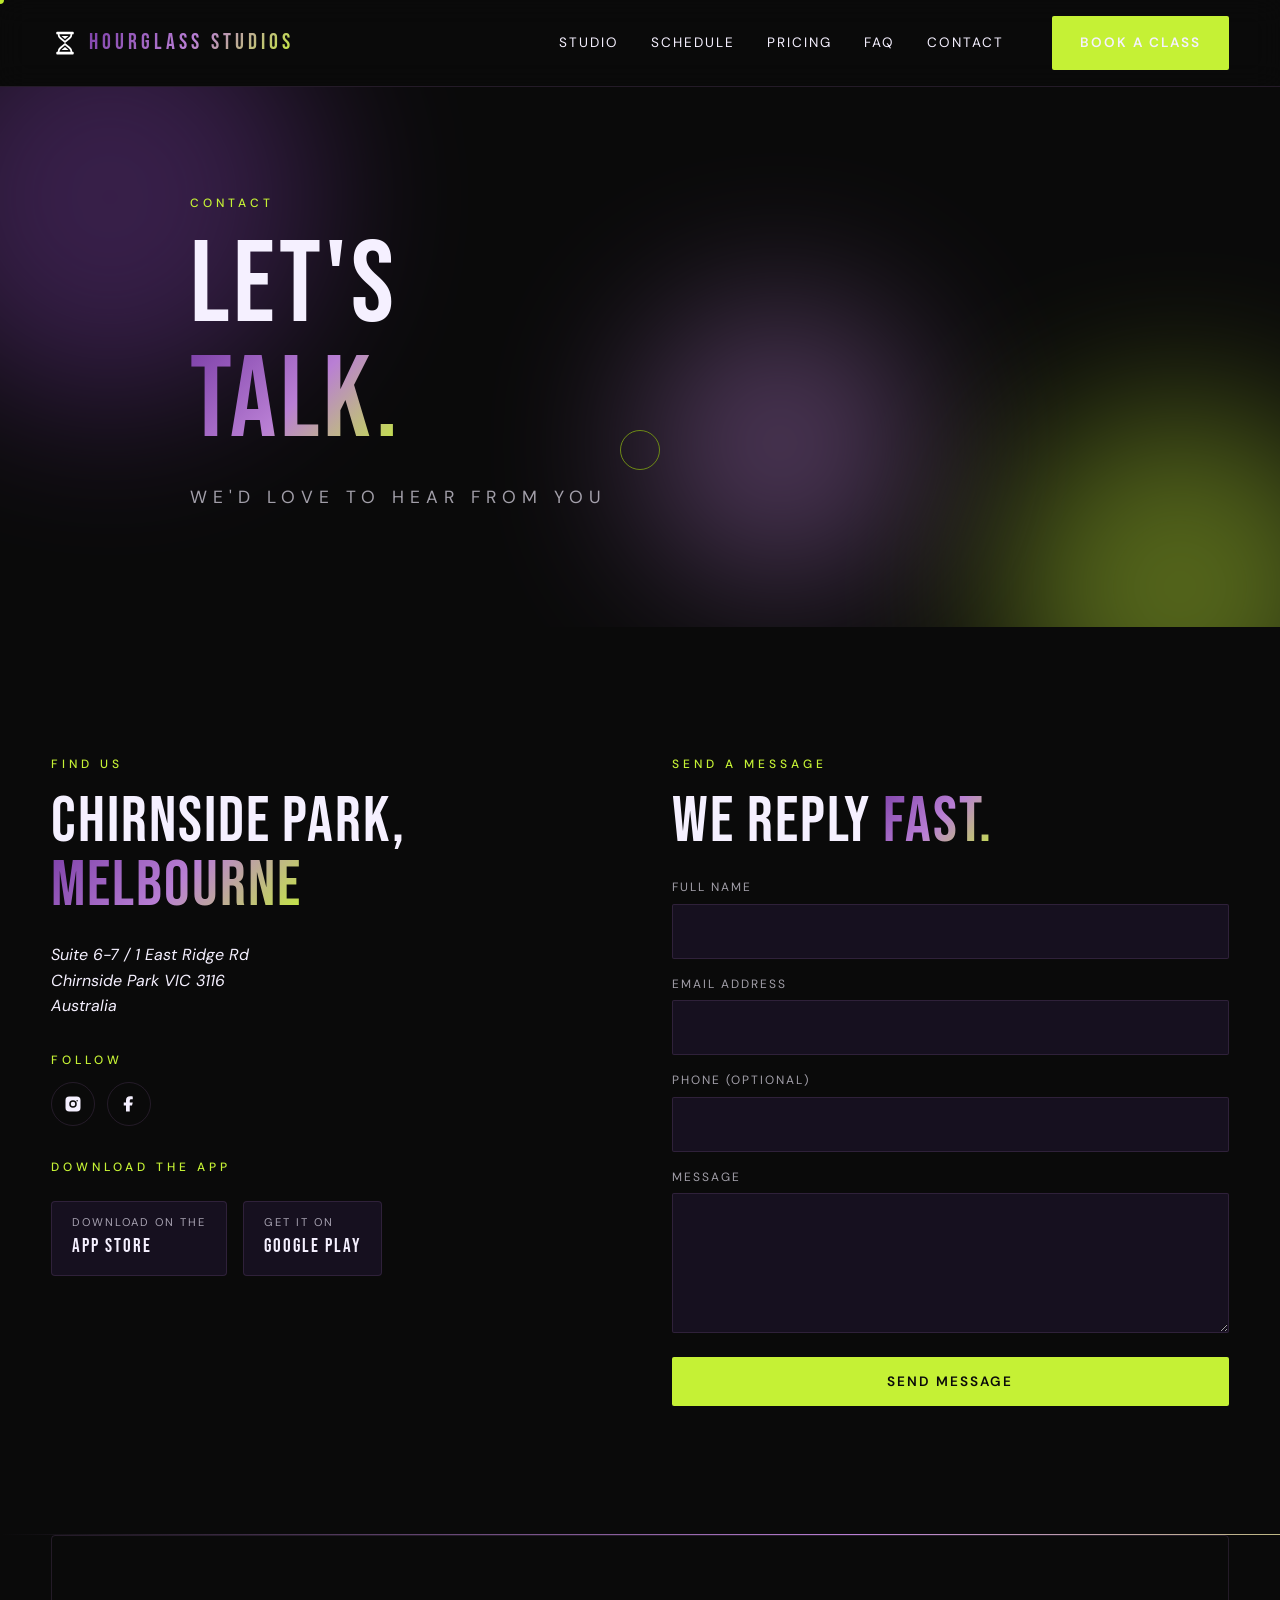
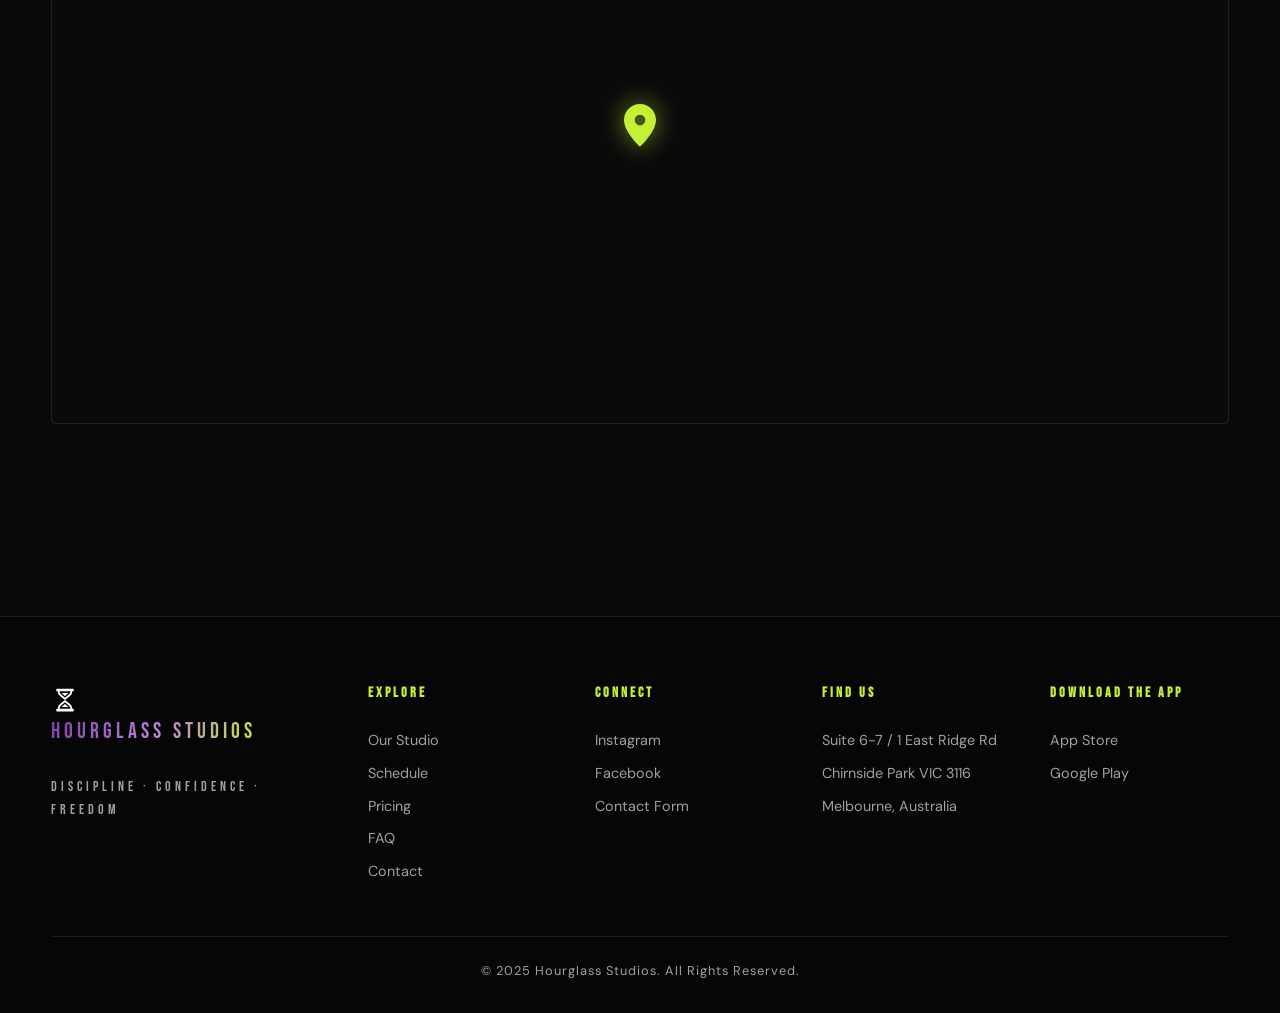
==== commit 44e924aa: "Add dark overlays, fix logo sizing, introduce Mums & Bubs class type - Dark overlay ::before on clas" ====
--- a/contact.html
+++ b/contact.html
@@ -54,7 +54,7 @@
   <header class="nav">
     <div class="container nav-inner">
       <a class="brand" href="index.html" aria-label="Hourglass Studios home">
-        <img src="assets/logo.svg" alt="" height="32">
+        <img src="assets/logo.svg" alt="Hourglass Studios" height="28">
         <span class="wordmark">HOURGLASS STUDIOS</span>
       </a>
       <nav class="nav-links" aria-label="Primary">
@@ -191,7 +191,7 @@
       <div class="footer-grid">
         <div class="footer-col footer-brand">
           <a class="brand" href="index.html">
-            <img src="assets/logo.svg" alt="" height="32">
+            <img src="assets/logo.svg" alt="Hourglass Studios" height="28">
             <span class="wordmark">HOURGLASS STUDIOS</span>
           </a>
           <p class="tagline">discipline · confidence · freedom</p>
--- a/css/styles.css
+++ b/css/styles.css
@@ -106,17 +106,23 @@
   display: flex; align-items: center; justify-content: space-between;
   gap: 2rem;
 }
-.brand { display: flex; align-items: center; gap: 0.75rem; }
-.brand img { height: 32px; width: auto; transition: filter 0.25s ease; }
+.brand {
+  display: flex;
+  align-items: center;
+  gap: 10px;
+  text-decoration: none;
+}
+.brand img { height: 28px; width: auto; transition: filter 0.3s ease; }
 .brand:hover img { filter: drop-shadow(0 0 8px rgba(197, 241, 53, 0.6)); }
 .wordmark {
   font-family: 'Bebas Neue', sans-serif;
   font-size: 22px;
   letter-spacing: 4px;
-  background: var(--gradient);
+  background: linear-gradient(135deg, #7c3fa8, #b97fd4, #c5f135);
   -webkit-background-clip: text;
   -webkit-text-fill-color: transparent;
   background-clip: text;
+  color: transparent;
 }
 .nav-links {
   display: flex; align-items: center; gap: 2rem;
@@ -357,12 +363,29 @@
 
 .class-card {
   position: relative; overflow: hidden;
+  display: flex; flex-direction: column;
   border-radius: 4px;
   background: var(--bg-elev);
   aspect-ratio: 4/5;
   transition: transform 0.5s cubic-bezier(0.2, 0.8, 0.2, 1);
 }
+/* Dark overlay on the photo */
 .class-card::before {
+  content: '';
+  position: absolute;
+  inset: 0;
+  background: linear-gradient(
+    to bottom,
+    rgba(10, 4, 24, 0.45) 0%,
+    rgba(10, 4, 24, 0.25) 40%,
+    rgba(10, 4, 24, 0.75) 100%
+  );
+  z-index: 1;
+  pointer-events: none;
+  transition: background 0.4s ease;
+}
+/* Lime accent sweep at the top on hover */
+.class-card::after {
   content: ''; position: absolute; top: 0; left: 0; right: 0;
   height: 2px; background: var(--lime);
   transform: scaleX(0); transform-origin: left;
@@ -370,16 +393,18 @@
   z-index: 3;
 }
 .class-card img {
+  position: absolute; inset: 0;
   width: 100%; height: 100%;
   object-fit: cover;
   transition: transform 0.8s cubic-bezier(0.2, 0.8, 0.2, 1), filter 0.5s;
-  filter: grayscale(0.2) brightness(0.8);
+  filter: grayscale(0.2) brightness(0.85);
 }
 .class-card .card-body {
-  position: absolute; inset: auto 0 0 0;
+  position: relative;
+  z-index: 2;
   padding: 2rem;
-  background: linear-gradient(to top, rgba(10,10,10,0.95), transparent);
-  z-index: 2;
+  margin-top: auto;
+  background: linear-gradient(to top, rgba(10,4,24,0.9), transparent);
 }
 .class-card .card-body h3 { margin-bottom: 0.5rem; }
 .class-card .card-body p {
@@ -388,9 +413,44 @@
   margin-top: 0;
 }
 .class-card:hover { transform: translateY(-6px); }
-.class-card:hover::before { transform: scaleX(1); }
-.class-card:hover img { transform: scale(1.08); filter: grayscale(0) brightness(0.7); }
-.class-card:hover .card-body p { max-height: 120px; opacity: 1; margin-top: 0.75rem; }
+.class-card:hover::after { transform: scaleX(1); }
+.class-card:hover img { transform: scale(1.08); filter: grayscale(0) brightness(0.8); }
+.class-card:hover .card-body p { max-height: 200px; opacity: 1; margin-top: 0.75rem; }
+
+/* Featured full-width card (Mums & Bubs) */
+.class-card.featured-full {
+  grid-column: 1 / -1;
+  aspect-ratio: auto;
+  min-height: 360px;
+}
+@media (max-width: 720px) {
+  .class-card.featured-full { min-height: 420px; }
+}
+.class-card .card-tag {
+  font-family: 'DM Sans', sans-serif;
+  font-size: 0.75rem;
+  letter-spacing: 3px;
+  text-transform: uppercase;
+  color: var(--lime);
+  margin-bottom: 0.5rem;
+  font-weight: 500;
+}
+.class-card .badge-unique {
+  position: absolute;
+  top: 1.25rem; left: 1.25rem;
+  background: var(--lime); color: #0a0a0a;
+  font-size: 0.7rem; letter-spacing: 2px;
+  padding: 0.45rem 0.8rem;
+  font-weight: 700;
+  text-transform: uppercase;
+  border-radius: 2px;
+  z-index: 3;
+  box-shadow: 0 4px 16px rgba(197,241,53,0.3);
+}
+/* Show description by default on the full-width card */
+.class-card.featured-full .card-body p {
+  max-height: 200px; opacity: 1; margin-top: 0.75rem;
+}
 
 /* ---------- Values cards ---------- */
 .values-grid {
@@ -565,10 +625,34 @@
   overflow: hidden;
   position: relative;
 }
+.masonry > *::before {
+  content: '';
+  position: absolute;
+  inset: 0;
+  background: linear-gradient(
+    to bottom,
+    rgba(10, 4, 24, 0.45) 0%,
+    rgba(10, 4, 24, 0.25) 40%,
+    rgba(10, 4, 24, 0.75) 100%
+  );
+  z-index: 1;
+  pointer-events: none;
+  transition: background 0.4s ease;
+}
+.masonry > *:hover::before {
+  background: linear-gradient(
+    to bottom,
+    rgba(10, 4, 24, 0.3) 0%,
+    rgba(10, 4, 24, 0.15) 40%,
+    rgba(10, 4, 24, 0.3) 100%
+  );
+}
 .masonry img {
   width: 100%; height: auto;
   transition: transform 0.6s cubic-bezier(0.2, 0.8, 0.2, 1), filter 0.4s;
   filter: grayscale(0.2);
+  position: relative;
+  z-index: 0;
 }
 .masonry > *:hover img { transform: scale(1.08); filter: grayscale(0); }
 
